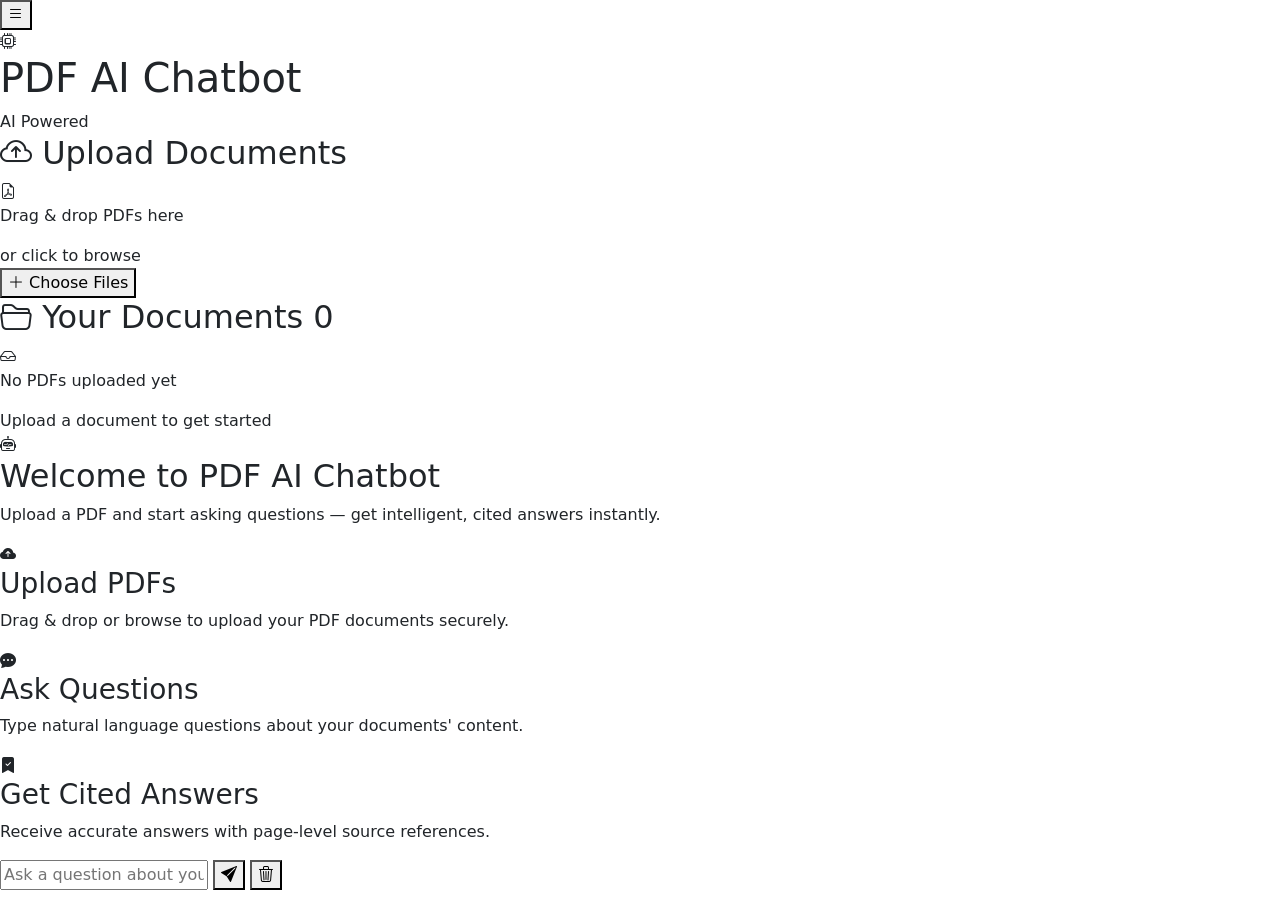
==== frontend/index.html @ c7cfb4b8 "Initial commit for production" ====
<!DOCTYPE html>
<html lang="en">
<head>
    <meta charset="UTF-8">
    <meta name="viewport" content="width=device-width, initial-scale=1.0">
    <meta name="description" content="PDF AI Chatbot — Upload PDFs and ask intelligent questions with cited answers powered by AI.">
    <title>PDF AI Chatbot — Intelligent Document Q&amp;A</title>

    <!-- Bootstrap 5 CSS -->
    <link href="https://cdn.jsdelivr.net/npm/bootstrap@5.3.3/dist/css/bootstrap.min.css" rel="stylesheet"
          integrity="sha384-QWTKZyjpPEjISv5WaRU9OFeRpok6YctnYmDr5pNlyT2bRjXh0JMhjY6hW+ALEwIH"
          crossorigin="anonymous">

    <!-- Bootstrap Icons -->
    <link href="https://cdn.jsdelivr.net/npm/bootstrap-icons@1.11.3/font/bootstrap-icons.min.css" rel="stylesheet">

    <!-- Google Fonts — Inter -->
    <link rel="preconnect" href="https://fonts.googleapis.com">
    <link rel="preconnect" href="https://fonts.gstatic.com" crossorigin>
    <link href="https://fonts.googleapis.com/css2?family=Inter:wght@300;400;500;600;700;800&display=swap" rel="stylesheet">

    <!-- Application Styles -->
    <link rel="stylesheet" href="/static/css/styles.css">
</head>
<body>

    <!-- ======================== HEADER ======================== -->
    <header id="app-header">
        <button id="sidebar-toggle" class="sidebar-toggle-btn" aria-label="Toggle sidebar">
            <i class="bi bi-list"></i>
        </button>
        <div class="header-brand">
            <i class="bi bi-cpu header-icon"></i>
            <h1 class="header-title">PDF AI Chatbot</h1>
        </div>
        <div class="header-badge">
            <span class="badge-pill">AI Powered</span>
        </div>
    </header>

    <!-- ======================== MAIN LAYOUT ======================== -->
    <div class="app-layout">

        <!-- ==================== SIDEBAR ==================== -->
        <aside id="sidebar">
            <div class="sidebar-inner">

                <!-- Upload Section -->
                <div class="sidebar-section">
                    <h2 class="sidebar-heading">
                        <i class="bi bi-cloud-arrow-up"></i>
                        Upload Documents
                    </h2>

                    <div id="upload-area" class="upload-dropzone" role="button" tabindex="0" aria-label="Upload PDF files">
                        <input type="file" id="file-input" accept=".pdf" multiple hidden>
                        <div class="upload-dropzone-content">
                            <i class="bi bi-file-earmark-pdf upload-icon"></i>
                            <p class="upload-text">Drag &amp; drop PDFs here</p>
                            <span class="upload-subtext">or click to browse</span>
                        </div>
                        <button id="upload-btn" class="btn-upload" type="button">
                            <i class="bi bi-plus-lg"></i> Choose Files
                        </button>
                    </div>

                    <!-- Upload Progress -->
                    <div id="upload-progress" class="upload-progress-wrapper" style="display: none;">
                        <div class="progress-label">
                            <span class="progress-filename"></span>
                            <span class="progress-percent">0%</span>
                        </div>
                        <div class="progress-track">
                            <div id="upload-progress-bar" class="progress-fill" role="progressbar"
                                 aria-valuenow="0" aria-valuemin="0" aria-valuemax="100"></div>
                        </div>
                    </div>
                </div>

                <!-- Documents Section -->
                <div class="sidebar-section sidebar-section-docs">
                    <h2 class="sidebar-heading">
                        <i class="bi bi-folder2-open"></i>
                        Your Documents
                        <span id="pdf-count" class="pdf-count-badge">0</span>
                    </h2>
                    <div id="pdf-list" class="pdf-list">
                        <!-- Empty state shown by default -->
                        <div class="pdf-list-empty" id="pdf-list-empty">
                            <i class="bi bi-inbox"></i>
                            <p>No PDFs uploaded yet</p>
                            <span>Upload a document to get started</span>
                        </div>
                        <!-- PDF items will be injected here -->
                    </div>
                </div>

            </div>
        </aside>

        <!-- Sidebar overlay for mobile -->
        <div id="sidebar-overlay" class="sidebar-overlay"></div>

        <!-- ==================== MAIN CHAT AREA ==================== -->
        <main id="chat-container" class="chat-container">

            <!-- Scrollable messages area -->
            <div id="chat-messages" class="chat-messages">

                <!-- Welcome Screen (shown when no messages) -->
                <div id="welcome-screen" class="welcome-screen">
                    <div class="welcome-icon-wrapper">
                        <i class="bi bi-robot welcome-icon"></i>
                    </div>
                    <h2 class="welcome-title">Welcome to PDF AI Chatbot</h2>
                    <p class="welcome-subtitle">Upload a PDF and start asking questions — get intelligent, cited answers instantly.</p>

                    <div class="feature-cards">
                        <div class="feature-card">
                            <div class="feature-card-icon">
                                <i class="bi bi-cloud-arrow-up-fill"></i>
                            </div>
                            <h3 class="feature-card-title">Upload PDFs</h3>
                            <p class="feature-card-desc">Drag &amp; drop or browse to upload your PDF documents securely.</p>
                        </div>
                        <div class="feature-card">
                            <div class="feature-card-icon">
                                <i class="bi bi-chat-dots-fill"></i>
                            </div>
                            <h3 class="feature-card-title">Ask Questions</h3>
                            <p class="feature-card-desc">Type natural language questions about your documents' content.</p>
                        </div>
                        <div class="feature-card">
                            <div class="feature-card-icon">
                                <i class="bi bi-bookmark-check-fill"></i>
                            </div>
                            <h3 class="feature-card-title">Get Cited Answers</h3>
                            <p class="feature-card-desc">Receive accurate answers with page-level source references.</p>
                        </div>
                    </div>
                </div>

                <!-- Chat messages will be injected here -->

                <!-- Typing Indicator -->
                <div id="typing-indicator" class="typing-indicator" style="display: none;">
                    <div class="typing-indicator-inner">
                        <div class="typing-avatar">
                            <i class="bi bi-cpu"></i>
                        </div>
                        <div class="typing-dots">
                            <span class="dot"></span>
                            <span class="dot"></span>
                            <span class="dot"></span>
                        </div>
                    </div>
                </div>

            </div>

            <!-- ==================== INPUT BAR ==================== -->
            <div class="input-bar">
                <div class="input-bar-inner">
                    <input type="text"
                           id="message-input"
                           class="message-input"
                           placeholder="Ask a question about your PDFs..."
                           autocomplete="off"
                           aria-label="Type your question">
                    <button id="send-btn" class="btn-send" type="button" aria-label="Send message">
                        <i class="bi bi-send-fill"></i>
                    </button>
                    <button id="clear-btn" class="btn-clear" type="button" aria-label="Clear chat">
                        <i class="bi bi-trash3"></i>
                    </button>
                </div>
            </div>

        </main>

    </div>

    <!-- ======================== TOAST CONTAINER ======================== -->
    <div id="toast-container" class="toast-container position-fixed top-0 end-0 p-3" aria-live="polite" aria-atomic="true"></div>

    <!-- Bootstrap 5 JS Bundle -->
    <script src="https://cdn.jsdelivr.net/npm/bootstrap@5.3.3/dist/js/bootstrap.bundle.min.js"
            integrity="sha384-YvpcrYf0tY3lHB60NNkmXc5s9fDVZLESaAA55NDzOxhy9GkcIdslK1eN7N6jIeHz"
            crossorigin="anonymous"></script>

    <!-- Application Script -->
    <script src="/static/js/app.js"></script>

</body>
</html>
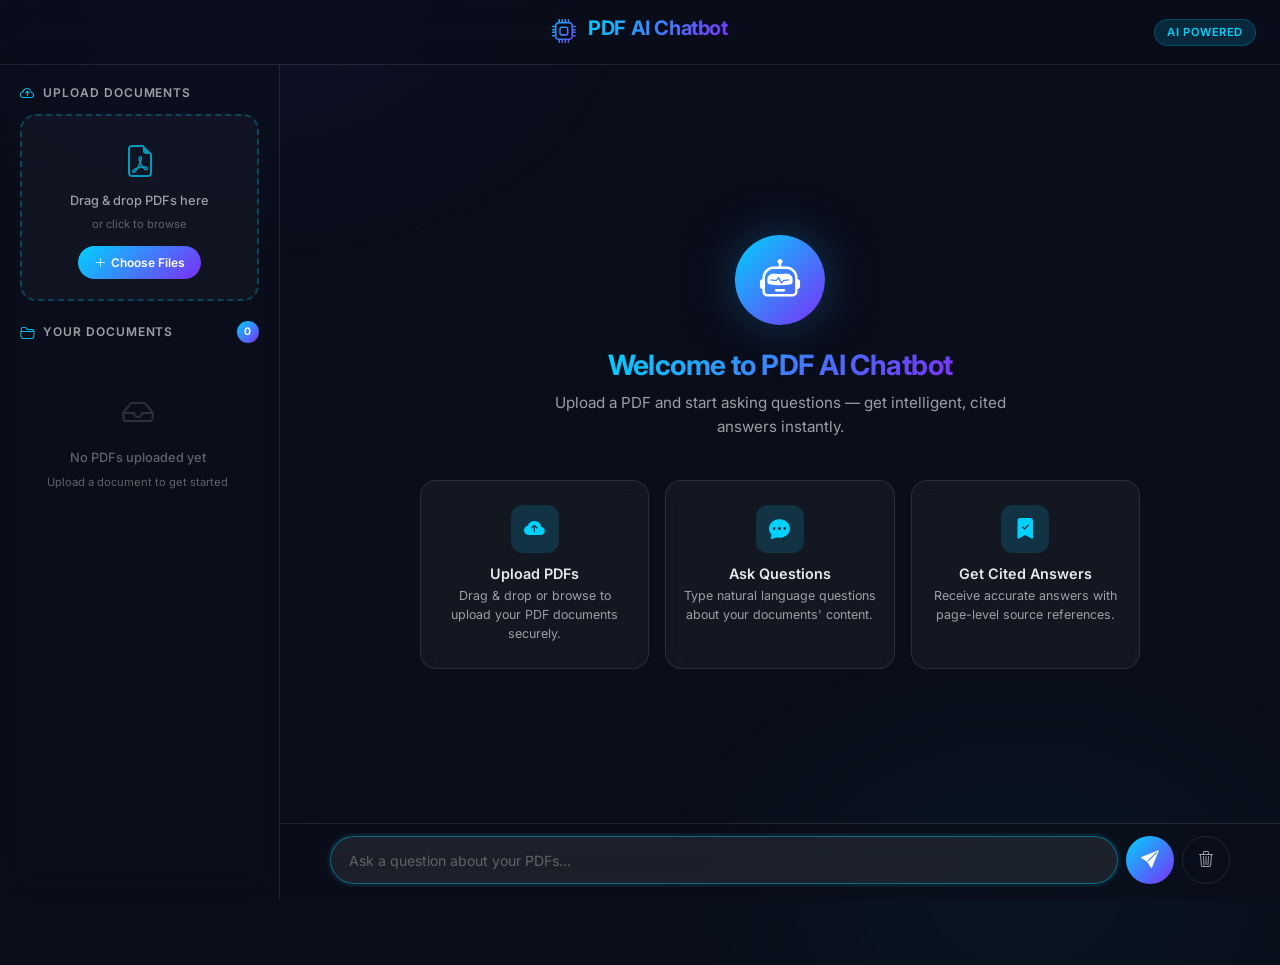
==== commit 4cb462d6: "Fix static asset paths for Vercel" ====
--- a/frontend/index.html
+++ b/frontend/index.html
@@ -20,7 +20,7 @@
     <link href="https://fonts.googleapis.com/css2?family=Inter:wght@300;400;500;600;700;800&display=swap" rel="stylesheet">
 
     <!-- Application Styles -->
-    <link rel="stylesheet" href="/static/css/styles.css">
+    <link rel="stylesheet" href="./css/styles.css">
 </head>
 <body>
 
@@ -189,7 +189,7 @@
             crossorigin="anonymous"></script>
 
     <!-- Application Script -->
-    <script src="/static/js/app.js"></script>
+    <script src="./js/app.js"></script>
 
 </body>
 </html>
--- a/frontend/css/styles.css
+++ b/frontend/css/styles.css
@@ -0,0 +1,1284 @@
+/* ============================================================
+   PDF AI Chatbot — Premium Glassmorphism Dark Theme
+   ============================================================ */
+
+/* ---- CSS Custom Properties ---- */
+:root {
+    /* Core Palette */
+    --bg-deep:          #0a0e1a;
+    --bg-deep-rgb:      10, 14, 26;
+    --surface-1:        rgba(255, 255, 255, 0.03);
+    --surface-2:        rgba(255, 255, 255, 0.05);
+    --surface-3:        rgba(255, 255, 255, 0.08);
+    --surface-hover:    rgba(255, 255, 255, 0.12);
+
+    /* Gradients */
+    --gradient-primary: linear-gradient(135deg, #00d2ff, #7b2ff7);
+    --gradient-user:    linear-gradient(135deg, #7b2ff7, #5b1fd4);
+    --gradient-accent:  linear-gradient(135deg, #00d2ff, #3a8eff);
+    --gradient-shimmer: linear-gradient(90deg, transparent 0%, rgba(255,255,255,0.04) 50%, transparent 100%);
+
+    /* Accent */
+    --accent:           #00d2ff;
+    --accent-rgb:       0, 210, 255;
+    --accent-dim:       rgba(0, 210, 255, 0.15);
+    --purple:           #7b2ff7;
+    --purple-rgb:       123, 47, 247;
+
+    /* Text */
+    --text-primary:     #e8eaed;
+    --text-secondary:   #9aa0a6;
+    --text-tertiary:    #5f6368;
+
+    /* Glass */
+    --glass-border:     rgba(255, 255, 255, 0.1);
+    --glass-border-hover: rgba(255, 255, 255, 0.2);
+    --glass-bg:         rgba(255, 255, 255, 0.04);
+    --glass-blur:       16px;
+
+    /* Semantic */
+    --success:          #34d399;
+    --success-bg:       rgba(52, 211, 153, 0.12);
+    --error:            #f87171;
+    --error-bg:         rgba(248, 113, 113, 0.12);
+    --warning:          #fbbf24;
+    --warning-bg:       rgba(251, 191, 36, 0.12);
+    --info:             #60a5fa;
+    --info-bg:          rgba(96, 165, 250, 0.12);
+
+    /* Layout */
+    --header-height:    65px;
+    --sidebar-width:    280px;
+    --input-bar-height: 80px;
+    --radius-sm:        8px;
+    --radius-md:        12px;
+    --radius-lg:        16px;
+    --radius-xl:        20px;
+    --radius-pill:      9999px;
+
+    /* Transitions */
+    --transition-fast:  150ms cubic-bezier(0.4, 0, 0.2, 1);
+    --transition-base:  250ms cubic-bezier(0.4, 0, 0.2, 1);
+    --transition-slow:  400ms cubic-bezier(0.4, 0, 0.2, 1);
+
+    /* Shadows */
+    --shadow-sm:        0 2px 8px rgba(0, 0, 0, 0.3);
+    --shadow-md:        0 4px 16px rgba(0, 0, 0, 0.4);
+    --shadow-lg:        0 8px 32px rgba(0, 0, 0, 0.5);
+    --shadow-glow:      0 0 20px rgba(var(--accent-rgb), 0.25);
+    --shadow-glow-purple: 0 0 20px rgba(var(--purple-rgb), 0.25);
+}
+
+
+/* ---- Reset & Base ---- */
+*,
+*::before,
+*::after {
+    box-sizing: border-box;
+    margin: 0;
+    padding: 0;
+}
+
+html {
+    scroll-behavior: smooth;
+    -webkit-font-smoothing: antialiased;
+    -moz-osx-font-smoothing: grayscale;
+}
+
+body {
+    font-family: 'Inter', -apple-system, BlinkMacSystemFont, 'Segoe UI', Roboto, sans-serif;
+    background: var(--bg-deep);
+    color: var(--text-primary);
+    line-height: 1.6;
+    overflow: hidden;
+    height: 100vh;
+    width: 100vw;
+}
+
+/* Subtle radial glow on the background */
+body::before {
+    content: '';
+    position: fixed;
+    top: -30%;
+    left: -10%;
+    width: 60%;
+    height: 60%;
+    background: radial-gradient(ellipse at center, rgba(var(--purple-rgb), 0.06) 0%, transparent 70%);
+    pointer-events: none;
+    z-index: 0;
+}
+
+body::after {
+    content: '';
+    position: fixed;
+    bottom: -30%;
+    right: -10%;
+    width: 60%;
+    height: 60%;
+    background: radial-gradient(ellipse at center, rgba(var(--accent-rgb), 0.04) 0%, transparent 70%);
+    pointer-events: none;
+    z-index: 0;
+}
+
+
+/* ---- Custom Scrollbar ---- */
+::-webkit-scrollbar {
+    width: 6px;
+    height: 6px;
+}
+
+::-webkit-scrollbar-track {
+    background: transparent;
+}
+
+::-webkit-scrollbar-thumb {
+    background: rgba(var(--accent-rgb), 0.3);
+    border-radius: var(--radius-pill);
+}
+
+::-webkit-scrollbar-thumb:hover {
+    background: rgba(var(--accent-rgb), 0.5);
+}
+
+/* Firefox */
+* {
+    scrollbar-width: thin;
+    scrollbar-color: rgba(var(--accent-rgb), 0.3) transparent;
+}
+
+
+/* ============================================================
+   HEADER
+   ============================================================ */
+#app-header {
+    position: fixed;
+    top: 0;
+    left: 0;
+    right: 0;
+    z-index: 1000;
+    height: var(--header-height);
+    display: flex;
+    align-items: center;
+    justify-content: center;
+    padding: 0 1.5rem;
+    background: rgba(var(--bg-deep-rgb), 0.7);
+    backdrop-filter: blur(20px);
+    -webkit-backdrop-filter: blur(20px);
+    border-bottom: 1px solid var(--glass-border);
+}
+
+.header-brand {
+    display: flex;
+    align-items: center;
+    gap: 0.75rem;
+}
+
+.header-icon {
+    font-size: 1.5rem;
+    background: var(--gradient-primary);
+    -webkit-background-clip: text;
+    -webkit-text-fill-color: transparent;
+    background-clip: text;
+}
+
+.header-title {
+    font-size: 1.25rem;
+    font-weight: 700;
+    letter-spacing: -0.02em;
+    background: var(--gradient-primary);
+    -webkit-background-clip: text;
+    -webkit-text-fill-color: transparent;
+    background-clip: text;
+}
+
+.header-badge {
+    position: absolute;
+    right: 1.5rem;
+}
+
+.badge-pill {
+    display: inline-flex;
+    align-items: center;
+    padding: 0.25rem 0.75rem;
+    font-size: 0.7rem;
+    font-weight: 600;
+    letter-spacing: 0.05em;
+    text-transform: uppercase;
+    color: var(--accent);
+    background: var(--accent-dim);
+    border: 1px solid rgba(var(--accent-rgb), 0.2);
+    border-radius: var(--radius-pill);
+}
+
+
+/* Sidebar toggle (mobile) */
+.sidebar-toggle-btn {
+    position: absolute;
+    left: 1rem;
+    display: none;
+    align-items: center;
+    justify-content: center;
+    width: 40px;
+    height: 40px;
+    border: 1px solid var(--glass-border);
+    border-radius: var(--radius-sm);
+    background: var(--glass-bg);
+    color: var(--text-primary);
+    font-size: 1.3rem;
+    cursor: pointer;
+    transition: all var(--transition-fast);
+}
+
+.sidebar-toggle-btn:hover {
+    background: var(--surface-hover);
+    border-color: var(--glass-border-hover);
+}
+
+
+/* ============================================================
+   APP LAYOUT
+   ============================================================ */
+.app-layout {
+    display: flex;
+    height: calc(100vh - var(--header-height));
+    margin-top: var(--header-height);
+    position: relative;
+    z-index: 1;
+}
+
+
+/* ============================================================
+   SIDEBAR
+   ============================================================ */
+#sidebar {
+    width: var(--sidebar-width);
+    min-width: var(--sidebar-width);
+    height: 100%;
+    background: rgba(var(--bg-deep-rgb), 0.5);
+    backdrop-filter: blur(var(--glass-blur));
+    -webkit-backdrop-filter: blur(var(--glass-blur));
+    border-right: 1px solid var(--glass-border);
+    display: flex;
+    flex-direction: column;
+    overflow: hidden;
+    transition: transform var(--transition-slow);
+}
+
+.sidebar-inner {
+    display: flex;
+    flex-direction: column;
+    height: 100%;
+    padding: 1.25rem;
+    gap: 1.25rem;
+    overflow-y: auto;
+}
+
+.sidebar-section {
+    flex-shrink: 0;
+}
+
+.sidebar-section-docs {
+    flex: 1;
+    min-height: 0;
+    display: flex;
+    flex-direction: column;
+}
+
+.sidebar-heading {
+    display: flex;
+    align-items: center;
+    gap: 0.5rem;
+    font-size: 0.75rem;
+    font-weight: 600;
+    letter-spacing: 0.08em;
+    text-transform: uppercase;
+    color: var(--text-secondary);
+    margin-bottom: 0.75rem;
+}
+
+.sidebar-heading i {
+    font-size: 0.9rem;
+    color: var(--accent);
+}
+
+
+/* ---- PDF Count Badge ---- */
+.pdf-count-badge {
+    display: inline-flex;
+    align-items: center;
+    justify-content: center;
+    min-width: 22px;
+    height: 22px;
+    padding: 0 0.4rem;
+    font-size: 0.65rem;
+    font-weight: 700;
+    color: #fff;
+    background: var(--gradient-primary);
+    border-radius: var(--radius-pill);
+    margin-left: auto;
+}
+
+
+/* ---- Upload Dropzone ---- */
+.upload-dropzone {
+    position: relative;
+    display: flex;
+    flex-direction: column;
+    align-items: center;
+    justify-content: center;
+    padding: 1.25rem;
+    border: 2px dashed rgba(var(--accent-rgb), 0.25);
+    border-radius: var(--radius-lg);
+    background: var(--surface-1);
+    cursor: pointer;
+    transition: all var(--transition-base);
+    text-align: center;
+    gap: 0.5rem;
+}
+
+.upload-dropzone:hover,
+.upload-dropzone:focus-visible {
+    border-color: rgba(var(--accent-rgb), 0.5);
+    background: rgba(var(--accent-rgb), 0.04);
+    box-shadow: inset 0 0 24px rgba(var(--accent-rgb), 0.06), var(--shadow-glow);
+}
+
+.upload-dropzone.drag-over {
+    border-color: var(--accent);
+    background: rgba(var(--accent-rgb), 0.08);
+    box-shadow: inset 0 0 30px rgba(var(--accent-rgb), 0.1), 0 0 30px rgba(var(--accent-rgb), 0.15);
+    animation: pulse 1.5s ease-in-out infinite;
+}
+
+.upload-dropzone-content {
+    display: flex;
+    flex-direction: column;
+    align-items: center;
+    gap: 0.25rem;
+}
+
+.upload-icon {
+    font-size: 2rem;
+    color: var(--accent);
+    opacity: 0.7;
+    transition: opacity var(--transition-fast);
+}
+
+.upload-dropzone:hover .upload-icon {
+    opacity: 1;
+}
+
+.upload-text {
+    font-size: 0.8rem;
+    font-weight: 500;
+    color: var(--text-secondary);
+    margin: 0;
+}
+
+.upload-subtext {
+    font-size: 0.7rem;
+    color: var(--text-tertiary);
+}
+
+.btn-upload {
+    display: inline-flex;
+    align-items: center;
+    gap: 0.35rem;
+    padding: 0.45rem 1rem;
+    font-family: inherit;
+    font-size: 0.75rem;
+    font-weight: 600;
+    color: #fff;
+    background: var(--gradient-primary);
+    border: none;
+    border-radius: var(--radius-pill);
+    cursor: pointer;
+    transition: all var(--transition-fast);
+    margin-top: 0.25rem;
+}
+
+.btn-upload:hover {
+    transform: translateY(-1px);
+    box-shadow: var(--shadow-glow);
+}
+
+
+/* ---- Upload Progress ---- */
+.upload-progress-wrapper {
+    margin-top: 0.75rem;
+}
+
+.progress-label {
+    display: flex;
+    justify-content: space-between;
+    align-items: center;
+    margin-bottom: 0.35rem;
+}
+
+.progress-filename {
+    font-size: 0.7rem;
+    color: var(--text-secondary);
+    overflow: hidden;
+    text-overflow: ellipsis;
+    white-space: nowrap;
+    max-width: 70%;
+}
+
+.progress-percent {
+    font-size: 0.7rem;
+    font-weight: 600;
+    color: var(--accent);
+}
+
+.progress-track {
+    height: 6px;
+    background: var(--surface-2);
+    border-radius: var(--radius-pill);
+    overflow: hidden;
+}
+
+.progress-fill {
+    height: 100%;
+    width: 0%;
+    background: var(--gradient-primary);
+    border-radius: var(--radius-pill);
+    transition: width var(--transition-fast);
+    background-size: 200% 100%;
+    animation: shimmer 1.5s linear infinite;
+}
+
+
+/* ---- PDF List ---- */
+.pdf-list {
+    flex: 1;
+    overflow-y: auto;
+    display: flex;
+    flex-direction: column;
+    gap: 0.5rem;
+    padding-right: 0.25rem;
+}
+
+.pdf-list-empty {
+    display: flex;
+    flex-direction: column;
+    align-items: center;
+    justify-content: center;
+    padding: 2rem 1rem;
+    text-align: center;
+    color: var(--text-tertiary);
+    gap: 0.35rem;
+}
+
+.pdf-list-empty i {
+    font-size: 2rem;
+    opacity: 0.4;
+    margin-bottom: 0.25rem;
+}
+
+.pdf-list-empty p {
+    font-size: 0.8rem;
+    font-weight: 500;
+    margin: 0;
+}
+
+.pdf-list-empty span {
+    font-size: 0.7rem;
+}
+
+
+/* ---- PDF Item ---- */
+.pdf-item {
+    display: flex;
+    align-items: center;
+    gap: 0.65rem;
+    padding: 0.65rem 0.75rem;
+    background: var(--glass-bg);
+    border: 1px solid var(--glass-border);
+    border-radius: var(--radius-md);
+    transition: all var(--transition-fast);
+    animation: fadeIn 0.3s ease;
+}
+
+.pdf-item:hover {
+    background: var(--surface-hover);
+    border-color: var(--glass-border-hover);
+    transform: translateX(3px);
+}
+
+.pdf-item-icon {
+    display: flex;
+    align-items: center;
+    justify-content: center;
+    width: 34px;
+    height: 34px;
+    border-radius: var(--radius-sm);
+    background: rgba(var(--accent-rgb), 0.1);
+    color: var(--accent);
+    font-size: 1rem;
+    flex-shrink: 0;
+}
+
+.pdf-item-info {
+    flex: 1;
+    min-width: 0;
+}
+
+.pdf-item-name {
+    font-size: 0.78rem;
+    font-weight: 500;
+    color: var(--text-primary);
+    white-space: nowrap;
+    overflow: hidden;
+    text-overflow: ellipsis;
+}
+
+.pdf-item-meta {
+    font-size: 0.65rem;
+    color: var(--text-tertiary);
+}
+
+.pdf-item-delete {
+    display: flex;
+    align-items: center;
+    justify-content: center;
+    width: 28px;
+    height: 28px;
+    border: none;
+    border-radius: var(--radius-sm);
+    background: transparent;
+    color: var(--text-tertiary);
+    font-size: 0.85rem;
+    cursor: pointer;
+    transition: all var(--transition-fast);
+    flex-shrink: 0;
+    opacity: 0;
+}
+
+.pdf-item:hover .pdf-item-delete {
+    opacity: 1;
+}
+
+.pdf-item-delete:hover {
+    background: var(--error-bg);
+    color: var(--error);
+}
+
+
+/* ---- Sidebar Overlay (mobile) ---- */
+.sidebar-overlay {
+    display: none;
+    position: fixed;
+    inset: 0;
+    z-index: 99;
+    background: rgba(0, 0, 0, 0.5);
+    backdrop-filter: blur(4px);
+    -webkit-backdrop-filter: blur(4px);
+}
+
+.sidebar-overlay.active {
+    display: block;
+}
+
+
+/* ============================================================
+   CHAT CONTAINER
+   ============================================================ */
+.chat-container {
+    flex: 1;
+    display: flex;
+    flex-direction: column;
+    min-width: 0;
+    position: relative;
+}
+
+
+/* ---- Chat Messages Area ---- */
+.chat-messages {
+    flex: 1;
+    overflow-y: auto;
+    padding: 1.5rem 1.5rem 0.5rem;
+    display: flex;
+    flex-direction: column;
+    gap: 1rem;
+    scroll-behavior: smooth;
+}
+
+
+/* ============================================================
+   WELCOME SCREEN
+   ============================================================ */
+.welcome-screen {
+    display: flex;
+    flex-direction: column;
+    align-items: center;
+    justify-content: center;
+    flex: 1;
+    text-align: center;
+    padding: 2rem;
+    animation: fadeIn 0.6s ease;
+}
+
+.welcome-icon-wrapper {
+    width: 90px;
+    height: 90px;
+    display: flex;
+    align-items: center;
+    justify-content: center;
+    border-radius: 50%;
+    background: var(--gradient-primary);
+    margin-bottom: 1.5rem;
+    box-shadow: 0 0 40px rgba(var(--accent-rgb), 0.2), 0 0 80px rgba(var(--purple-rgb), 0.1);
+    animation: pulse 3s ease-in-out infinite;
+}
+
+.welcome-icon {
+    font-size: 2.5rem;
+    color: #fff;
+}
+
+.welcome-title {
+    font-size: 1.75rem;
+    font-weight: 700;
+    letter-spacing: -0.02em;
+    background: var(--gradient-primary);
+    -webkit-background-clip: text;
+    -webkit-text-fill-color: transparent;
+    background-clip: text;
+    margin-bottom: 0.5rem;
+}
+
+.welcome-subtitle {
+    font-size: 0.95rem;
+    color: var(--text-secondary);
+    max-width: 480px;
+    margin-bottom: 2.5rem;
+}
+
+
+/* ---- Feature Cards ---- */
+.feature-cards {
+    display: grid;
+    grid-template-columns: repeat(3, 1fr);
+    gap: 1rem;
+    max-width: 720px;
+    width: 100%;
+}
+
+.feature-card {
+    display: flex;
+    flex-direction: column;
+    align-items: center;
+    text-align: center;
+    padding: 1.5rem 1rem;
+    background: var(--glass-bg);
+    border: 1px solid var(--glass-border);
+    border-radius: var(--radius-lg);
+    backdrop-filter: blur(8px);
+    -webkit-backdrop-filter: blur(8px);
+    transition: all var(--transition-base);
+    cursor: default;
+}
+
+.feature-card:hover {
+    transform: translateY(-4px);
+    background: var(--surface-hover);
+    border-color: var(--glass-border-hover);
+    box-shadow: var(--shadow-md), 0 0 20px rgba(var(--accent-rgb), 0.08);
+}
+
+.feature-card-icon {
+    width: 48px;
+    height: 48px;
+    display: flex;
+    align-items: center;
+    justify-content: center;
+    border-radius: var(--radius-md);
+    background: var(--accent-dim);
+    margin-bottom: 0.75rem;
+    font-size: 1.3rem;
+    color: var(--accent);
+    transition: all var(--transition-base);
+}
+
+.feature-card:hover .feature-card-icon {
+    background: var(--gradient-primary);
+    color: #fff;
+    box-shadow: var(--shadow-glow);
+}
+
+.feature-card-title {
+    font-size: 0.9rem;
+    font-weight: 600;
+    color: var(--text-primary);
+    margin-bottom: 0.35rem;
+}
+
+.feature-card-desc {
+    font-size: 0.78rem;
+    color: var(--text-secondary);
+    line-height: 1.5;
+    margin: 0;
+}
+
+
+/* ============================================================
+   CHAT MESSAGES
+   ============================================================ */
+.message-wrapper {
+    display: flex;
+    flex-direction: column;
+    max-width: 75%;
+    animation-duration: 0.4s;
+    animation-fill-mode: both;
+    animation-timing-function: cubic-bezier(0.16, 1, 0.3, 1);
+}
+
+.message-wrapper.user {
+    align-self: flex-end;
+    align-items: flex-end;
+    animation-name: slideInRight;
+}
+
+.message-wrapper.assistant {
+    align-self: flex-start;
+    align-items: flex-start;
+    animation-name: slideInLeft;
+}
+
+.message-bubble {
+    padding: 0.85rem 1.15rem;
+    font-size: 0.88rem;
+    line-height: 1.7;
+    word-break: break-word;
+    white-space: pre-wrap;
+}
+
+.message-wrapper.user .message-bubble {
+    background: var(--gradient-user);
+    color: #fff;
+    border-radius: var(--radius-lg) 4px var(--radius-lg) var(--radius-lg);
+    box-shadow: var(--shadow-sm), var(--shadow-glow-purple);
+}
+
+.message-wrapper.assistant .message-bubble {
+    background: var(--glass-bg);
+    border: 1px solid var(--glass-border);
+    color: var(--text-primary);
+    border-radius: 4px var(--radius-lg) var(--radius-lg) var(--radius-lg);
+    backdrop-filter: blur(8px);
+    -webkit-backdrop-filter: blur(8px);
+}
+
+.message-label {
+    font-size: 0.65rem;
+    font-weight: 600;
+    letter-spacing: 0.06em;
+    text-transform: uppercase;
+    color: var(--text-tertiary);
+    margin-bottom: 0.3rem;
+    padding: 0 0.25rem;
+}
+
+
+/* ---- Source Cards ---- */
+.source-cards-wrapper {
+    margin-top: 0.65rem;
+    width: 100%;
+}
+
+.source-toggle-btn {
+    display: inline-flex;
+    align-items: center;
+    gap: 0.35rem;
+    padding: 0.3rem 0.7rem;
+    font-family: inherit;
+    font-size: 0.7rem;
+    font-weight: 500;
+    color: var(--accent);
+    background: var(--accent-dim);
+    border: 1px solid rgba(var(--accent-rgb), 0.15);
+    border-radius: var(--radius-pill);
+    cursor: pointer;
+    transition: all var(--transition-fast);
+    margin-bottom: 0.5rem;
+}
+
+.source-toggle-btn:hover {
+    background: rgba(var(--accent-rgb), 0.2);
+}
+
+.source-toggle-btn i {
+    transition: transform var(--transition-fast);
+}
+
+.source-toggle-btn.expanded i {
+    transform: rotate(180deg);
+}
+
+.source-cards-list {
+    display: flex;
+    flex-direction: column;
+    gap: 0.4rem;
+    overflow: hidden;
+    max-height: 0;
+    transition: max-height var(--transition-slow);
+}
+
+.source-cards-list.expanded {
+    max-height: 600px;
+}
+
+.source-card {
+    display: flex;
+    align-items: flex-start;
+    gap: 0.6rem;
+    padding: 0.6rem 0.75rem;
+    background: var(--surface-1);
+    border: 1px solid var(--glass-border);
+    border-radius: var(--radius-sm);
+    transition: all var(--transition-fast);
+}
+
+.source-card:hover {
+    background: var(--surface-2);
+    border-color: var(--glass-border-hover);
+}
+
+.source-card-icon {
+    display: flex;
+    align-items: center;
+    justify-content: center;
+    width: 28px;
+    height: 28px;
+    border-radius: 6px;
+    background: rgba(var(--accent-rgb), 0.1);
+    color: var(--accent);
+    font-size: 0.85rem;
+    flex-shrink: 0;
+}
+
+.source-card-body {
+    flex: 1;
+    min-width: 0;
+}
+
+.source-card-header {
+    display: flex;
+    align-items: center;
+    gap: 0.4rem;
+    margin-bottom: 0.2rem;
+}
+
+.source-card-filename {
+    font-size: 0.72rem;
+    font-weight: 600;
+    color: var(--text-primary);
+    white-space: nowrap;
+    overflow: hidden;
+    text-overflow: ellipsis;
+}
+
+.source-card-page {
+    display: inline-flex;
+    align-items: center;
+    padding: 0.1rem 0.45rem;
+    font-size: 0.6rem;
+    font-weight: 700;
+    color: var(--accent);
+    background: var(--accent-dim);
+    border-radius: var(--radius-pill);
+    flex-shrink: 0;
+}
+
+.source-card-excerpt {
+    font-size: 0.7rem;
+    color: var(--text-secondary);
+    line-height: 1.4;
+    display: -webkit-box;
+    -webkit-line-clamp: 2;
+    -webkit-box-orient: vertical;
+    overflow: hidden;
+}
+
+
+/* ============================================================
+   TYPING INDICATOR
+   ============================================================ */
+.typing-indicator {
+    align-self: flex-start;
+    animation: fadeIn 0.3s ease;
+}
+
+.typing-indicator-inner {
+    display: flex;
+    align-items: center;
+    gap: 0.65rem;
+    padding: 0.7rem 1rem;
+    background: var(--glass-bg);
+    border: 1px solid var(--glass-border);
+    border-radius: 4px var(--radius-lg) var(--radius-lg) var(--radius-lg);
+    backdrop-filter: blur(8px);
+    -webkit-backdrop-filter: blur(8px);
+}
+
+.typing-avatar {
+    width: 28px;
+    height: 28px;
+    display: flex;
+    align-items: center;
+    justify-content: center;
+    border-radius: 50%;
+    background: var(--gradient-primary);
+    color: #fff;
+    font-size: 0.75rem;
+}
+
+.typing-dots {
+    display: flex;
+    align-items: center;
+    gap: 4px;
+}
+
+.typing-dots .dot {
+    width: 7px;
+    height: 7px;
+    border-radius: 50%;
+    background: var(--text-secondary);
+    animation: bounce 1.4s infinite ease-in-out both;
+}
+
+.typing-dots .dot:nth-child(1) { animation-delay: -0.32s; }
+.typing-dots .dot:nth-child(2) { animation-delay: -0.16s; }
+.typing-dots .dot:nth-child(3) { animation-delay: 0s; }
+
+
+/* ============================================================
+   INPUT BAR
+   ============================================================ */
+.input-bar {
+    flex-shrink: 0;
+    padding: 0.75rem 1.5rem 1rem;
+    background: rgba(var(--bg-deep-rgb), 0.6);
+    backdrop-filter: blur(20px);
+    -webkit-backdrop-filter: blur(20px);
+    border-top: 1px solid var(--glass-border);
+}
+
+.input-bar-inner {
+    display: flex;
+    align-items: center;
+    gap: 0.5rem;
+    max-width: 900px;
+    margin: 0 auto;
+}
+
+.message-input {
+    flex: 1;
+    height: 48px;
+    padding: 0 1.15rem;
+    font-family: inherit;
+    font-size: 0.88rem;
+    color: var(--text-primary);
+    background: var(--surface-2);
+    border: 1px solid var(--glass-border);
+    border-radius: var(--radius-pill);
+    outline: none;
+    transition: all var(--transition-fast);
+}
+
+.message-input::placeholder {
+    color: var(--text-tertiary);
+}
+
+.message-input:focus {
+    border-color: rgba(var(--accent-rgb), 0.4);
+    background: var(--surface-3);
+    box-shadow: 0 0 0 3px rgba(var(--accent-rgb), 0.08);
+}
+
+.message-input:disabled {
+    opacity: 0.5;
+    cursor: not-allowed;
+}
+
+.btn-send {
+    display: flex;
+    align-items: center;
+    justify-content: center;
+    width: 48px;
+    height: 48px;
+    border: none;
+    border-radius: 50%;
+    background: var(--gradient-primary);
+    color: #fff;
+    font-size: 1.1rem;
+    cursor: pointer;
+    transition: all var(--transition-fast);
+    flex-shrink: 0;
+}
+
+.btn-send:hover:not(:disabled) {
+    transform: scale(1.05);
+    box-shadow: var(--shadow-glow);
+}
+
+.btn-send:active:not(:disabled) {
+    transform: scale(0.95);
+}
+
+.btn-send:disabled {
+    opacity: 0.4;
+    cursor: not-allowed;
+}
+
+.btn-clear {
+    display: flex;
+    align-items: center;
+    justify-content: center;
+    width: 48px;
+    height: 48px;
+    border: 1px solid var(--glass-border);
+    border-radius: 50%;
+    background: transparent;
+    color: var(--text-secondary);
+    font-size: 1rem;
+    cursor: pointer;
+    transition: all var(--transition-fast);
+    flex-shrink: 0;
+}
+
+.btn-clear:hover {
+    border-color: rgba(248, 113, 113, 0.4);
+    color: var(--error);
+    background: var(--error-bg);
+}
+
+
+/* ============================================================
+   TOAST NOTIFICATIONS
+   ============================================================ */
+.toast-container {
+    z-index: 9999;
+}
+
+.toast-glass {
+    background: rgba(var(--bg-deep-rgb), 0.85);
+    backdrop-filter: blur(16px);
+    -webkit-backdrop-filter: blur(16px);
+    border: 1px solid var(--glass-border);
+    border-radius: var(--radius-md);
+    color: var(--text-primary);
+    box-shadow: var(--shadow-lg);
+    min-width: 280px;
+    animation: slideInRight 0.3s ease;
+    overflow: hidden;
+}
+
+.toast-glass .toast-header {
+    background: transparent;
+    border-bottom: 1px solid var(--glass-border);
+    color: var(--text-primary);
+    padding: 0.55rem 0.85rem;
+}
+
+.toast-glass .toast-header .btn-close {
+    filter: invert(1) grayscale(100%) brightness(200%);
+}
+
+.toast-glass .toast-body {
+    padding: 0.65rem 0.85rem;
+    font-size: 0.82rem;
+}
+
+.toast-accent-bar {
+    position: absolute;
+    top: 0;
+    left: 0;
+    width: 100%;
+    height: 3px;
+}
+
+.toast-accent-bar.success { background: var(--success); }
+.toast-accent-bar.error   { background: var(--error); }
+.toast-accent-bar.warning { background: var(--warning); }
+.toast-accent-bar.info    { background: var(--info); }
+
+.toast-icon {
+    font-size: 1rem;
+    margin-right: 0.4rem;
+}
+
+.toast-icon.success { color: var(--success); }
+.toast-icon.error   { color: var(--error); }
+.toast-icon.warning { color: var(--warning); }
+.toast-icon.info    { color: var(--info); }
+
+
+/* ============================================================
+   KEYFRAME ANIMATIONS
+   ============================================================ */
+@keyframes slideInLeft {
+    from {
+        opacity: 0;
+        transform: translateX(-24px);
+    }
+    to {
+        opacity: 1;
+        transform: translateX(0);
+    }
+}
+
+@keyframes slideInRight {
+    from {
+        opacity: 0;
+        transform: translateX(24px);
+    }
+    to {
+        opacity: 1;
+        transform: translateX(0);
+    }
+}
+
+@keyframes fadeIn {
+    from { opacity: 0; }
+    to   { opacity: 1; }
+}
+
+@keyframes bounce {
+    0%, 80%, 100% {
+        transform: scale(0);
+    }
+    40% {
+        transform: scale(1);
+    }
+}
+
+@keyframes pulse {
+    0%   { box-shadow: inset 0 0 30px rgba(var(--accent-rgb), 0.1), 0 0 0 0 rgba(var(--accent-rgb), 0.15); }
+    50%  { box-shadow: inset 0 0 30px rgba(var(--accent-rgb), 0.1), 0 0 0 10px rgba(var(--accent-rgb), 0); }
+    100% { box-shadow: inset 0 0 30px rgba(var(--accent-rgb), 0.1), 0 0 0 0 rgba(var(--accent-rgb), 0); }
+}
+
+@keyframes shimmer {
+    0%   { background-position: 200% 0; }
+    100% { background-position: -200% 0; }
+}
+
+
+/* ============================================================
+   RESPONSIVE — Mobile (<768px)
+   ============================================================ */
+@media (max-width: 767.98px) {
+    .sidebar-toggle-btn {
+        display: flex;
+    }
+
+    .header-badge {
+        display: none;
+    }
+
+    #sidebar {
+        position: fixed;
+        top: var(--header-height);
+        left: 0;
+        bottom: 0;
+        z-index: 100;
+        transform: translateX(-100%);
+    }
+
+    #sidebar.open {
+        transform: translateX(0);
+    }
+
+    .chat-messages {
+        padding: 1rem;
+    }
+
+    .input-bar {
+        padding: 0.65rem 0.75rem 0.85rem;
+    }
+
+    .message-wrapper {
+        max-width: 90%;
+    }
+
+    .welcome-title {
+        font-size: 1.35rem;
+    }
+
+    .welcome-subtitle {
+        font-size: 0.85rem;
+    }
+
+    .feature-cards {
+        grid-template-columns: 1fr;
+        gap: 0.75rem;
+        max-width: 320px;
+    }
+}
+
+@media (max-width: 480px) {
+    .message-wrapper {
+        max-width: 95%;
+    }
+
+    .btn-clear {
+        width: 40px;
+        height: 40px;
+        font-size: 0.9rem;
+    }
+
+    .btn-send {
+        width: 40px;
+        height: 40px;
+        font-size: 0.95rem;
+    }
+
+    .message-input {
+        height: 40px;
+        font-size: 0.82rem;
+    }
+}
+
+
+/* ============================================================
+   UTILITY / MISC
+   ============================================================ */
+.hidden {
+    display: none !important;
+}
+
+/* Markdown-like formatting in assistant messages */
+.message-bubble code {
+    padding: 0.15rem 0.4rem;
+    font-size: 0.82em;
+    background: rgba(var(--accent-rgb), 0.1);
+    border-radius: 4px;
+    font-family: 'Cascadia Code', 'Fira Code', 'Consolas', monospace;
+    color: var(--accent);
+}
+
+.message-bubble pre {
+    margin: 0.75rem 0;
+    padding: 0.85rem 1rem;
+    background: rgba(0, 0, 0, 0.3);
+    border-radius: var(--radius-sm);
+    overflow-x: auto;
+    font-size: 0.8rem;
+}
+
+.message-bubble pre code {
+    background: none;
+    padding: 0;
+    color: var(--text-primary);
+}
+
+.message-bubble a {
+    color: var(--accent);
+    text-decoration: underline;
+    text-underline-offset: 2px;
+}
+
+.message-bubble a:hover {
+    opacity: 0.8;
+}
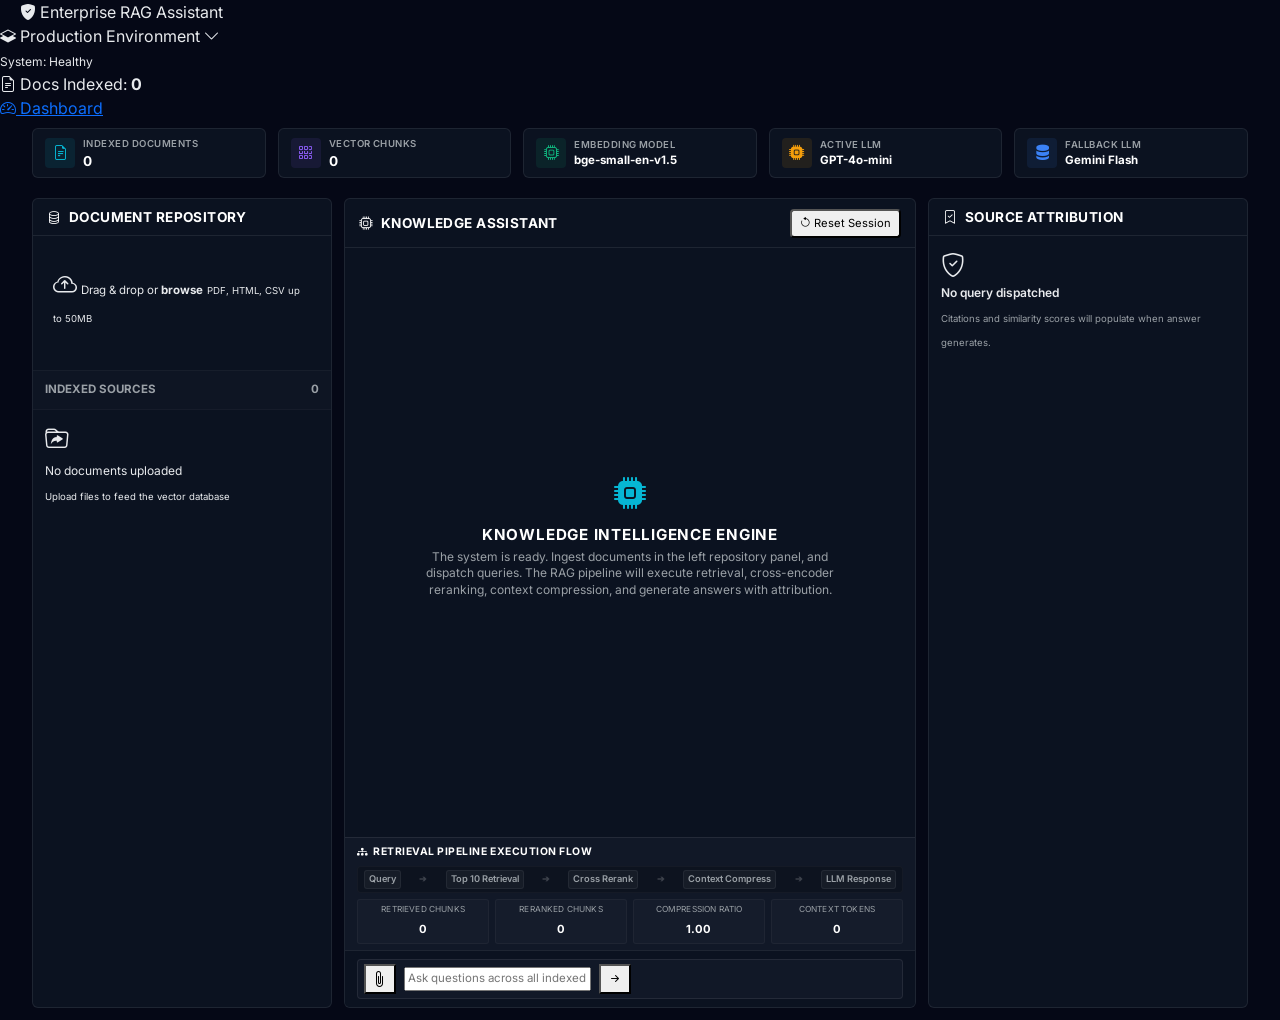
==== commit 092dad65: "feat: Production-grade RAG redesign with SSE, fallbacks, and security dashboard" ====
--- a/frontend/index.html
+++ b/frontend/index.html
@@ -3,8 +3,8 @@
 <head>
     <meta charset="UTF-8">
     <meta name="viewport" content="width=device-width, initial-scale=1.0">
-    <meta name="description" content="PDF AI Chatbot — Upload PDFs and ask intelligent questions with cited answers powered by AI.">
-    <title>PDF AI Chatbot — Intelligent Document Q&amp;A</title>
+    <meta name="description" content="Knowledge Intelligence Platform — Production RAG System for Enterprise document search and QA.">
+    <title>Enterprise RAG Assistant — Knowledge Intelligence Platform</title>
 
     <!-- Bootstrap 5 CSS -->
     <link href="https://cdn.jsdelivr.net/npm/bootstrap@5.3.3/dist/css/bootstrap.min.css" rel="stylesheet"
@@ -20,168 +20,726 @@
     <link href="https://fonts.googleapis.com/css2?family=Inter:wght@300;400;500;600;700;800&display=swap" rel="stylesheet">
 
     <!-- Application Styles -->
-    <link rel="stylesheet" href="./css/styles.css">
+    <link rel="stylesheet" href="/static/css/styles.css?v=2.0.1">
+
+    <style>
+        /* Enterprise SaaS Layout Improvements */
+        body {
+            background-color: #050816 !important;
+            color: #e8eaed !important;
+            font-family: 'Inter', sans-serif;
+        }
+
+        .app-layout {
+            height: 100vh !important;
+            overflow: hidden !important;
+        }
+
+        .main-workspace {
+            height: 100% !important;
+            display: flex !important;
+            flex-direction: column !important;
+            overflow: hidden !important;
+            padding: 0.5rem 1rem 0.75rem 1rem !important;
+            gap: 0.5rem !important;
+        }
+
+        /* Top Metrics Bar Custom Card Styling */
+        .system-summary-grid {
+            display: grid;
+            grid-template-columns: repeat(5, 1fr);
+            gap: 0.75rem;
+            margin-bottom: 0.75rem;
+            padding: 0 1rem;
+        }
+
+        .summary-card {
+            background: #0b1220;
+            border: 1px solid rgba(255, 255, 255, 0.08);
+            border-radius: 6px;
+            padding: 0.5rem 0.75rem;
+            display: flex;
+            align-items: center;
+            gap: 0.5rem;
+            transition: border-color 0.2s ease;
+        }
+
+        .summary-card:hover {
+            border-color: rgba(6, 182, 212, 0.3);
+        }
+
+        .summary-card .card-icon {
+            width: 30px;
+            height: 30px;
+            border-radius: 4px;
+            display: flex;
+            align-items: center;
+            justify-content: center;
+            font-size: 0.95rem;
+            background: rgba(255, 255, 255, 0.04);
+            flex-shrink: 0;
+        }
+
+        .summary-card .card-icon.cyan { color: #06b6d4; background: rgba(6, 182, 212, 0.1); }
+        .summary-card .card-icon.purple { color: #8b5cf6; background: rgba(139, 92, 246, 0.1); }
+        .summary-card .card-icon.success { color: #10b981; background: rgba(16, 185, 129, 0.1); }
+        .summary-card .card-icon.warning { color: #f59e0b; background: rgba(245, 158, 11, 0.1); }
+        .summary-card .card-icon.info { color: #3b82f6; background: rgba(59, 130, 246, 0.1); }
+
+        .summary-card .card-details {
+            display: flex;
+            flex-direction: column;
+            min-width: 0;
+        }
+
+        .summary-card .card-label {
+            font-size: 0.6rem;
+            font-weight: 600;
+            text-transform: uppercase;
+            letter-spacing: 0.05em;
+            color: #9aa0a6;
+            margin-bottom: 0.1rem;
+        }
+
+        .summary-card .card-value {
+            font-size: 0.85rem;
+            font-weight: 700;
+            color: #ffffff;
+            margin: 0;
+            white-space: nowrap;
+            overflow: hidden;
+            text-overflow: ellipsis;
+        }
+
+        /* 3 Panel Split Layout */
+        .workspace-grid {
+            display: grid;
+            grid-template-columns: 300px 1fr 320px;
+            gap: 0.75rem;
+            flex-grow: 1 !important;
+            min-height: 0 !important;
+            height: auto !important;
+            padding: 0 1rem;
+            overflow: hidden;
+        }
+
+        @media (max-width: 1200px) {
+            .workspace-grid {
+                grid-template-columns: 280px 1fr 280px;
+            }
+        }
+
+        .workspace-panel {
+            background: #0b1220;
+            border: 1px solid rgba(255, 255, 255, 0.08);
+            border-radius: 6px;
+            display: flex;
+            flex-direction: column;
+            overflow: hidden;
+            height: 100%;
+        }
+
+        .panel-header {
+            padding: 0.6rem 0.85rem;
+            border-bottom: 1px solid rgba(255, 255, 255, 0.08);
+            flex-shrink: 0;
+        }
+
+        .panel-title {
+            font-size: 0.85rem;
+            font-weight: 700;
+            margin: 0;
+            color: #ffffff;
+            display: flex;
+            align-items: center;
+            gap: 0.5rem;
+            text-transform: uppercase;
+            letter-spacing: 0.03em;
+        }
+
+        /* Document Repository (Left Panel) custom list */
+        .indexed-files-list {
+            flex-grow: 1;
+            overflow-y: auto;
+            padding: 0.75rem;
+            display: flex;
+            flex-direction: column;
+            gap: 0.6rem;
+        }
+
+        .file-item-card {
+            background: #111827;
+            border: 1px solid rgba(255, 255, 255, 0.05);
+            border-radius: 4px;
+            padding: 0.75rem;
+            display: flex;
+            flex-direction: column;
+            gap: 0.4rem;
+            position: relative;
+        }
+
+        .file-item-top {
+            display: flex;
+            align-items: flex-start;
+            justify-content: space-between;
+            gap: 0.5rem;
+        }
+
+        .file-item-title {
+            font-size: 0.75rem;
+            font-weight: 600;
+            color: #ffffff;
+            overflow: hidden;
+            text-overflow: ellipsis;
+            white-space: nowrap;
+            max-width: 170px;
+        }
+
+        .file-item-badge-row {
+            display: flex;
+            align-items: center;
+            gap: 0.35rem;
+            flex-wrap: wrap;
+        }
+
+        .badge-type {
+            font-size: 0.6rem;
+            padding: 0.1rem 0.3rem;
+            border-radius: 3px;
+            font-weight: 700;
+            background: rgba(6, 182, 212, 0.1);
+            color: #06b6d4;
+            text-transform: uppercase;
+        }
+
+        .badge-status {
+            font-size: 0.6rem;
+            padding: 0.1rem 0.3rem;
+            border-radius: 3px;
+            font-weight: 600;
+            display: flex;
+            align-items: center;
+            gap: 0.15rem;
+        }
+
+        .badge-status.indexed { background: rgba(16, 185, 129, 0.1); color: #10b981; }
+        .badge-status.processing { background: rgba(139, 92, 246, 0.1); color: #8b5cf6; animation: spin-loader 2s linear infinite; }
+        .badge-status.failed { background: rgba(239, 68, 68, 0.1); color: #ef4444; }
+
+        .file-item-details {
+            font-size: 0.65rem;
+            color: #9aa0a6;
+            display: flex;
+            align-items: center;
+            gap: 0.5rem;
+            border-top: 1px solid rgba(255, 255, 255, 0.03);
+            padding-top: 0.35rem;
+            margin-top: 0.15rem;
+        }
+
+        .file-item-delete {
+            background: transparent;
+            border: none;
+            color: #ef4444;
+            opacity: 0.6;
+            cursor: pointer;
+            padding: 0.1rem 0.2rem;
+            font-size: 0.8rem;
+            transition: opacity 0.2s;
+        }
+
+        .file-item-delete:hover {
+            opacity: 1.0;
+        }
+
+        /* Center Panel Chat and Pipeline style overrides */
+        .panel-center {
+            position: relative !important;
+            display: flex !important;
+            flex-direction: column !important;
+            justify-content: space-between !important;
+            height: 100% !important;
+        }
+
+        .chat-messages-container {
+            flex-grow: 1 !important;
+            overflow-y: auto !important;
+            padding: 1rem !important;
+            padding-bottom: 1rem !important; /* Overwrite the 80px space */
+            display: flex !important;
+            flex-direction: column !important;
+            gap: 1rem !important;
+        }
+
+        .generation-status-bar {
+            display: none;
+            align-items: center;
+            gap: 0.5rem;
+            padding: 0.4rem 1rem;
+            background: rgba(6, 182, 212, 0.06);
+            border-top: 1px solid rgba(6, 182, 212, 0.15);
+            font-size: 0.72rem;
+            color: #06b6d4;
+            font-weight: 500;
+        }
+
+        /* Retrieval Pipeline Panel */
+        .retrieval-pipeline-panel {
+            background: #111827;
+            border-top: 1px solid rgba(255, 255, 255, 0.08);
+            padding: 0.4rem 0.75rem;
+            flex-shrink: 0;
+        }
+
+        .pipeline-title {
+            font-size: 0.65rem;
+            font-weight: 700;
+            color: #ffffff;
+            text-transform: uppercase;
+            letter-spacing: 0.05em;
+            margin-bottom: 0.35rem;
+            display: flex;
+            align-items: center;
+            gap: 0.35rem;
+        }
+
+        .pipeline-flow {
+            display: flex;
+            align-items: center;
+            justify-content: space-between;
+            font-size: 0.58rem;
+            color: #9aa0a6;
+            gap: 0.2rem;
+            margin-bottom: 0.35rem;
+            background: rgba(0, 0, 0, 0.2);
+            padding: 0.2rem 0.35rem;
+            border-radius: 4px;
+            border: 1px solid rgba(255, 255, 255, 0.03);
+        }
+
+        .pipeline-node {
+            padding: 0.1rem 0.25rem;
+            border-radius: 3px;
+            background: rgba(255, 255, 255, 0.04);
+            border: 1px solid rgba(255, 255, 255, 0.06);
+            font-weight: 600;
+        }
+
+        .pipeline-node.active {
+            background: rgba(6, 182, 212, 0.1);
+            border-color: rgba(6, 182, 212, 0.3);
+            color: #06b6d4;
+        }
+
+        .pipeline-arrow {
+            color: rgba(255, 255, 255, 0.2);
+            font-weight: 700;
+        }
+
+        .pipeline-stats-row {
+            display: grid;
+            grid-template-columns: repeat(4, 1fr);
+            gap: 0.35rem;
+        }
+
+        .pipeline-stat-box {
+            background: rgba(255, 255, 255, 0.02);
+            border: 1px solid rgba(255, 255, 255, 0.04);
+            border-radius: 3px;
+            padding: 0.2rem;
+            text-align: center;
+        }
+
+        .pipeline-stat-box span {
+            display: block;
+            font-size: 0.52rem;
+            color: #9aa0a6;
+            text-transform: uppercase;
+            letter-spacing: 0.02em;
+        }
+
+        .pipeline-stat-box strong {
+            font-size: 0.7rem;
+            color: #ffffff;
+            font-weight: 700;
+        }
+
+        /* Non-floating, perfectly visible chat input bar */
+        .query-bar-container {
+            position: relative !important;
+            bottom: auto !important;
+            left: auto !important;
+            right: auto !important;
+            padding: 0.5rem 0.75rem !important;
+            background: #0b1220 !important;
+            border-top: 1px solid rgba(255, 255, 255, 0.08) !important;
+            z-index: 10 !important;
+            flex-shrink: 0 !important;
+            width: 100% !important;
+        }
+
+        .query-bar-inner {
+            background: #111827 !important;
+            border: 1px solid rgba(255, 255, 255, 0.08) !important;
+            border-radius: 4px !important;
+            padding: 0.25rem 0.4rem !important;
+            display: flex !important;
+            align-items: center !important;
+            gap: 0.5rem !important;
+            box-shadow: none !important;
+        }
+
+        .query-input {
+            font-size: 0.72rem !important;
+        }
+
+        /* Right Panel Citations list style */
+        .attribution-cards-list {
+            flex-grow: 1;
+            overflow-y: auto;
+            padding: 0.75rem;
+            display: flex;
+            flex-direction: column;
+            gap: 0.75rem;
+        }
+
+        .attribution-card {
+            background: #111827;
+            border: 1px solid rgba(255, 255, 255, 0.06);
+            border-radius: 4px;
+            padding: 0.75rem;
+            font-size: 0.75rem;
+        }
+
+        .attribution-meta {
+            display: flex;
+            align-items: center;
+            justify-content: space-between;
+            gap: 0.5rem;
+            margin-bottom: 0.4rem;
+            border-bottom: 1px solid rgba(255, 255, 255, 0.04);
+            padding-bottom: 0.3rem;
+        }
+
+        .attr-filename {
+            font-weight: 600;
+            color: #06b6d4;
+            overflow: hidden;
+            text-overflow: ellipsis;
+            white-space: nowrap;
+            max-width: 130px;
+        }
+
+        .attr-page {
+            font-size: 0.65rem;
+            color: #9aa0a6;
+            background: rgba(255, 255, 255, 0.05);
+            padding: 0.05rem 0.25rem;
+            border-radius: 2px;
+        }
+
+        .attr-score-badge {
+            font-size: 0.62rem;
+            font-weight: 700;
+            color: #10b981;
+            background: rgba(16, 185, 129, 0.1);
+            padding: 0.05rem 0.35rem;
+            border-radius: 3px;
+        }
+
+        .attribution-excerpt {
+            font-size: 0.68rem;
+            line-height: 1.4;
+            color: #d1d5db;
+        }
+
+        .attribution-excerpt mark {
+            background: rgba(6, 182, 212, 0.25);
+            color: #06b6d4;
+            border-radius: 2px;
+            padding: 0 0.15rem;
+        }
+
+        /* Minimal clean welcome screen */
+        .chat-welcome-screen {
+            display: flex;
+            flex-direction: column;
+            align-items: center;
+            justify-content: center;
+            height: 100%;
+            text-align: center;
+            padding: 2rem;
+            color: #9aa0a6;
+        }
+
+        .welcome-robot {
+            font-size: 2rem;
+            color: #06b6d4;
+            margin-bottom: 0.5rem;
+        }
+
+        .welcome-heading {
+            font-size: 0.95rem;
+            font-weight: 700;
+            color: #ffffff;
+            margin-bottom: 0.25rem;
+            text-transform: uppercase;
+            letter-spacing: 0.05em;
+        }
+
+        .welcome-sub {
+            font-size: 0.75rem;
+            max-width: 420px;
+            line-height: 1.4;
+        }
+    </style>
 </head>
 <body>
 
-    <!-- ======================== HEADER ======================== -->
-    <header id="app-header">
-        <button id="sidebar-toggle" class="sidebar-toggle-btn" aria-label="Toggle sidebar">
-            <i class="bi bi-list"></i>
-        </button>
-        <div class="header-brand">
-            <i class="bi bi-cpu header-icon"></i>
-            <h1 class="header-title">PDF AI Chatbot</h1>
+    <!-- ======================== TOP NAVBAR ======================== -->
+    <nav class="top-navbar">
+        <div class="nav-left">
+            <div class="platform-logo" style="margin-left: 1.25rem;">
+                <i class="bi bi-shield-fill-check logo-icon text-cyan"></i>
+                <span class="logo-text">Enterprise RAG Assistant</span>
+            </div>
         </div>
-        <div class="header-badge">
-            <span class="badge-pill">AI Powered</span>
+
+        <div class="nav-center">
+            <div class="workspace-selector">
+                <i class="bi bi-layers-half text-cyan"></i>
+                <span class="workspace-name">Production Environment</span>
+                <i class="bi bi-chevron-down workspace-chevron"></i>
+            </div>
         </div>
-    </header>
+
+        <div class="nav-right">
+            <div class="health-indicator-wrapper">
+                <span class="health-dot status-healthy"></span>
+                <span class="health-text" style="font-size: 0.75rem;">System: Healthy</span>
+            </div>
+            
+            <div class="doc-counter-badge">
+                <i class="bi bi-file-earmark-text text-cyan"></i>
+                <span>Docs Indexed: <strong id="indexed-count-nav">0</strong></span>
+            </div>
+
+            <a href="/dashboard" class="nav-dashboard-btn" title="Open Observability Dashboard">
+                <i class="bi bi-speedometer2"></i>
+                <span>Dashboard</span>
+            </a>
+        </div>
+    </nav>
 
     <!-- ======================== MAIN LAYOUT ======================== -->
     <div class="app-layout">
 
-        <!-- ==================== SIDEBAR ==================== -->
-        <aside id="sidebar">
-            <div class="sidebar-inner">
-
-                <!-- Upload Section -->
-                <div class="sidebar-section">
-                    <h2 class="sidebar-heading">
-                        <i class="bi bi-cloud-arrow-up"></i>
-                        Upload Documents
-                    </h2>
-
-                    <div id="upload-area" class="upload-dropzone" role="button" tabindex="0" aria-label="Upload PDF files">
-                        <input type="file" id="file-input" accept=".pdf" multiple hidden>
-                        <div class="upload-dropzone-content">
-                            <i class="bi bi-file-earmark-pdf upload-icon"></i>
-                            <p class="upload-text">Drag &amp; drop PDFs here</p>
-                            <span class="upload-subtext">or click to browse</span>
-                        </div>
-                        <button id="upload-btn" class="btn-upload" type="button">
-                            <i class="bi bi-plus-lg"></i> Choose Files
-                        </button>
-                    </div>
-
-                    <!-- Upload Progress -->
-                    <div id="upload-progress" class="upload-progress-wrapper" style="display: none;">
-                        <div class="progress-label">
-                            <span class="progress-filename"></span>
-                            <span class="progress-percent">0%</span>
-                        </div>
-                        <div class="progress-track">
-                            <div id="upload-progress-bar" class="progress-fill" role="progressbar"
-                                 aria-valuenow="0" aria-valuemin="0" aria-valuemax="100"></div>
-                        </div>
+        <!-- ==================== MAIN WORKSPACE ==================== -->
+        <main class="main-workspace">
+
+            <!-- ── TOP AREA: 5 Summary Metrics Cards ── -->
+            <div class="system-summary-grid">
+                <div class="summary-card">
+                    <div class="card-icon cyan"><i class="bi bi-file-earmark-text"></i></div>
+                    <div class="card-details">
+                        <span class="card-label">Indexed Documents</span>
+                        <h4 class="card-value" id="summary-docs-count">0</h4>
                     </div>
                 </div>
 
-                <!-- Documents Section -->
-                <div class="sidebar-section sidebar-section-docs">
-                    <h2 class="sidebar-heading">
-                        <i class="bi bi-folder2-open"></i>
-                        Your Documents
-                        <span id="pdf-count" class="pdf-count-badge">0</span>
-                    </h2>
-                    <div id="pdf-list" class="pdf-list">
-                        <!-- Empty state shown by default -->
-                        <div class="pdf-list-empty" id="pdf-list-empty">
-                            <i class="bi bi-inbox"></i>
-                            <p>No PDFs uploaded yet</p>
-                            <span>Upload a document to get started</span>
-                        </div>
-                        <!-- PDF items will be injected here -->
+                <div class="summary-card">
+                    <div class="card-icon purple"><i class="bi bi-grid-3x3-gap"></i></div>
+                    <div class="card-details">
+                        <span class="card-label">Vector Chunks</span>
+                        <h4 class="card-value" id="summary-chunks-count">0</h4>
                     </div>
                 </div>
 
-            </div>
-        </aside>
-
-        <!-- Sidebar overlay for mobile -->
-        <div id="sidebar-overlay" class="sidebar-overlay"></div>
-
-        <!-- ==================== MAIN CHAT AREA ==================== -->
-        <main id="chat-container" class="chat-container">
-
-            <!-- Scrollable messages area -->
-            <div id="chat-messages" class="chat-messages">
-
-                <!-- Welcome Screen (shown when no messages) -->
-                <div id="welcome-screen" class="welcome-screen">
-                    <div class="welcome-icon-wrapper">
-                        <i class="bi bi-robot welcome-icon"></i>
-                    </div>
-                    <h2 class="welcome-title">Welcome to PDF AI Chatbot</h2>
-                    <p class="welcome-subtitle">Upload a PDF and start asking questions — get intelligent, cited answers instantly.</p>
-
-                    <div class="feature-cards">
-                        <div class="feature-card">
-                            <div class="feature-card-icon">
-                                <i class="bi bi-cloud-arrow-up-fill"></i>
-                            </div>
-                            <h3 class="feature-card-title">Upload PDFs</h3>
-                            <p class="feature-card-desc">Drag &amp; drop or browse to upload your PDF documents securely.</p>
-                        </div>
-                        <div class="feature-card">
-                            <div class="feature-card-icon">
-                                <i class="bi bi-chat-dots-fill"></i>
-                            </div>
-                            <h3 class="feature-card-title">Ask Questions</h3>
-                            <p class="feature-card-desc">Type natural language questions about your documents' content.</p>
-                        </div>
-                        <div class="feature-card">
-                            <div class="feature-card-icon">
-                                <i class="bi bi-bookmark-check-fill"></i>
-                            </div>
-                            <h3 class="feature-card-title">Get Cited Answers</h3>
-                            <p class="feature-card-desc">Receive accurate answers with page-level source references.</p>
-                        </div>
+                <div class="summary-card">
+                    <div class="card-icon success"><i class="bi bi-cpu"></i></div>
+                    <div class="card-details">
+                        <span class="card-label">Embedding Model</span>
+                        <h4 class="card-value" style="font-size: 0.72rem;" title="BAAI/bge-small-en-v1.5">bge-small-en-v1.5</h4>
                     </div>
                 </div>
 
-                <!-- Chat messages will be injected here -->
-
-                <!-- Typing Indicator -->
-                <div id="typing-indicator" class="typing-indicator" style="display: none;">
-                    <div class="typing-indicator-inner">
-                        <div class="typing-avatar">
-                            <i class="bi bi-cpu"></i>
-                        </div>
-                        <div class="typing-dots">
-                            <span class="dot"></span>
-                            <span class="dot"></span>
-                            <span class="dot"></span>
-                        </div>
+                <div class="summary-card">
+                    <div class="card-icon warning"><i class="bi bi-cpu-fill"></i></div>
+                    <div class="card-details">
+                        <span class="card-label">Active LLM</span>
+                        <h4 class="card-value" style="font-size: 0.72rem;" title="GPT-4o-mini">GPT-4o-mini</h4>
                     </div>
                 </div>
 
-            </div>
-
-            <!-- ==================== INPUT BAR ==================== -->
-            <div class="input-bar">
-                <div class="input-bar-inner">
-                    <input type="text"
-                           id="message-input"
-                           class="message-input"
-                           placeholder="Ask a question about your PDFs..."
-                           autocomplete="off"
-                           aria-label="Type your question">
-                    <button id="send-btn" class="btn-send" type="button" aria-label="Send message">
-                        <i class="bi bi-send-fill"></i>
-                    </button>
-                    <button id="clear-btn" class="btn-clear" type="button" aria-label="Clear chat">
-                        <i class="bi bi-trash3"></i>
-                    </button>
+                <div class="summary-card">
+                    <div class="card-icon info"><i class="bi bi-server"></i></div>
+                    <div class="card-details">
+                        <span class="card-label">Fallback LLM</span>
+                        <h4 class="card-value" style="font-size: 0.72rem;" title="Gemini 1.5 Flash">Gemini Flash</h4>
+                    </div>
                 </div>
             </div>
 
+            <!-- ── CENTER AREA: 3 Columns ── -->
+            <div class="workspace-grid">
+                
+                <!-- Left Panel: Document Repository -->
+                <div class="workspace-panel panel-left">
+                    <div class="panel-header">
+                        <h2 class="panel-title"><i class="bi bi-database"></i> Document Repository</h2>
+                    </div>
+
+                    <!-- Dropzone -->
+                    <div id="upload-area" class="upload-dropzone" style="margin: 0.75rem; padding: 1.25rem 0.5rem; height: 110px;">
+                        <input type="file" id="file-input" accept=".pdf,.html,.htm,.csv" multiple hidden>
+                        <i class="bi bi-cloud-arrow-up upload-drop-icon" style="font-size: 1.5rem; margin-bottom: 0.25rem;"></i>
+                        <span class="upload-drop-text" style="font-size: 0.72rem;">Drag &amp; drop or <strong class="text-cyan">browse</strong></span>
+                        <span class="upload-drop-sub" style="font-size: 0.6rem; margin-top: 0.1rem;">PDF, HTML, CSV up to 50MB</span>
+                    </div>
+
+                    <!-- Upload Progress -->
+                    <div id="upload-progress" class="upload-progress-wrapper" style="display: none; margin: 0 0.75rem 0.5rem 0.75rem; padding: 0.5rem;">
+                        <div class="progress-info">
+                            <span class="progress-filename" style="font-size: 0.65rem;">filename.pdf</span>
+                            <span class="progress-percent" style="font-size: 0.65rem;">0%</span>
+                        </div>
+                        <div class="progress-bar-track">
+                            <div id="upload-progress-bar" class="progress-bar-fill" style="width: 0%;"></div>
+                        </div>
+                    </div>
+
+                    <!-- Indexed Files List -->
+                    <div class="indexed-files-section" style="flex-grow: 1; display: flex; flex-direction: column; overflow: hidden; border-top: 1px solid rgba(255, 255, 255, 0.05);">
+                        <div class="section-title" style="padding: 0.65rem 0.75rem; font-size: 0.72rem; font-weight: 700; color: #9aa0a6; border-bottom: 1px solid rgba(255,255,255,0.03); display: flex; justify-content: space-between; align-items: center; background: rgba(255,255,255,0.01);">
+                            <span>INDEXED SOURCES</span>
+                            <span id="pdf-count" class="badge-pill bg-cyan-dim text-cyan">0</span>
+                        </div>
+                        <div id="pdf-list" class="indexed-files-list">
+                            <!-- Empty State -->
+                            <div class="pdf-list-empty" id="pdf-list-empty">
+                                <i class="bi bi-folder-symlink" style="font-size: 1.5rem;"></i>
+                                <p style="font-size: 0.75rem; margin: 0.25rem 0 0.15rem 0;">No documents uploaded</p>
+                                <span style="font-size: 0.6rem; text-align: center;">Upload files to feed the vector database</span>
+                            </div>
+                        </div>
+                    </div>
+                </div>
+
+                <!-- Center Panel: Knowledge Assistant (Chat) -->
+                <div class="workspace-panel panel-center">
+                    <div class="panel-header d-flex align-items-center justify-content-between">
+                        <div>
+                            <h2 class="panel-title"><i class="bi bi-cpu"></i> Knowledge Assistant</h2>
+                        </div>
+                        <button id="clear-btn" class="btn-clear-session" title="Reset current session context" style="padding: 0.25rem 0.5rem; font-size: 0.7rem; border-radius: 4px;">
+                            <i class="bi bi-arrow-counterclockwise"></i> Reset Session
+                        </button>
+                    </div>
+
+                    <!-- Conversations -->
+                    <div id="chat-messages" class="chat-messages-container">
+                        <!-- Welcome Screen -->
+                        <div id="welcome-screen" class="chat-welcome-screen">
+                            <div class="welcome-robot">
+                                <i class="bi bi-cpu-fill"></i>
+                            </div>
+                            <h3 class="welcome-heading">Knowledge Intelligence Engine</h3>
+                            <p class="welcome-sub">The system is ready. Ingest documents in the left repository panel, and dispatch queries. The RAG pipeline will execute retrieval, cross-encoder reranking, context compression, and generate answers with attribution.</p>
+                        </div>
+
+                        <!-- Typing Indicator -->
+                        <div id="typing-indicator" class="chat-typing-indicator" style="display: none;">
+                            <div class="typing-bubble">
+                                <div class="typing-avatar"><i class="bi bi-cpu"></i></div>
+                                <div class="typing-dots">
+                                    <span></span>
+                                    <span></span>
+                                    <span></span>
+                                </div>
+                            </div>
+                        </div>
+                    </div>
+
+                    <!-- Response Generation Status -->
+                    <div id="generation-status-bar" class="generation-status-bar">
+                        <div class="spinner-border text-cyan spinner-border-sm" role="status" style="width: 0.85rem; height: 0.85rem; border-width: 0.15em;"></div>
+                        <span id="generation-status-text">Retrieving Documents...</span>
+                    </div>
+
+                    <!-- Retrieval Pipeline Panel -->
+                    <div class="retrieval-pipeline-panel">
+                        <div class="pipeline-title">
+                            <i class="bi bi-diagram-3-fill text-cyan"></i> Retrieval Pipeline Execution Flow
+                        </div>
+                        <div class="pipeline-flow">
+                            <div class="pipeline-node" id="pipeline-node-query">Query</div>
+                            <span class="pipeline-arrow">➔</span>
+                            <div class="pipeline-node" id="pipeline-node-retrieve">Top 10 Retrieval</div>
+                            <span class="pipeline-arrow">➔</span>
+                            <div class="pipeline-node" id="pipeline-node-rerank">Cross Rerank</div>
+                            <span class="pipeline-arrow">➔</span>
+                            <div class="pipeline-node" id="pipeline-node-compress">Context Compress</div>
+                            <span class="pipeline-arrow">➔</span>
+                            <div class="pipeline-node" id="pipeline-node-llm">LLM Response</div>
+                        </div>
+                        <div class="pipeline-stats-row">
+                            <div class="pipeline-stat-box">
+                                <span>Retrieved Chunks</span>
+                                <strong id="pipeline-retrieved">0</strong>
+                            </div>
+                            <div class="pipeline-stat-box">
+                                <span>Reranked Chunks</span>
+                                <strong id="pipeline-reranked">0</strong>
+                            </div>
+                            <div class="pipeline-stat-box">
+                                <span>Compression Ratio</span>
+                                <strong id="pipeline-ratio">1.00</strong>
+                            </div>
+                            <div class="pipeline-stat-box">
+                                <span>Context Tokens</span>
+                                <strong id="pipeline-tokens">0</strong>
+                            </div>
+                        </div>
+                    </div>
+
+                    <!-- Bottom Query Bar (Floating) -->
+                    <div class="query-bar-container" style="padding: 0.75rem 1rem;">
+                        <div class="query-bar-inner">
+                            <button class="query-action-btn" id="query-attach-btn" title="Quick upload file">
+                                <i class="bi bi-paperclip"></i>
+                            </button>
+                            <input type="text" id="message-input" class="query-input" placeholder="Ask questions across all indexed knowledge sources..." autocomplete="off">
+                            <button id="send-btn" class="query-send-btn" title="Dispatch search query">
+                                <i class="bi bi-arrow-right-short"></i>
+                            </button>
+                        </div>
+                    </div>
+                </div>
+
+                <!-- Right Panel: Source Attribution -->
+                <div id="source-attribution" class="workspace-panel panel-attribution">
+                    <div class="panel-header">
+                        <h2 class="panel-title"><i class="bi bi-bookmark-check"></i> Source Attribution</h2>
+                    </div>
+
+                    <div id="attribution-list" class="attribution-cards-list">
+                        <!-- Default state -->
+                        <div class="attribution-empty">
+                            <i class="bi bi-shield-check text-cyan" style="font-size: 1.5rem; margin-bottom: 0.5rem;"></i>
+                            <p style="font-size: 0.75rem; font-weight: 600; margin: 0 0 0.15rem 0;">No query dispatched</p>
+                            <span style="font-size: 0.6rem; text-align: center; color: #9aa0a6;">Citations and similarity scores will populate when answer generates.</span>
+                        </div>
+                    </div>
+                </div>
+
+            </div>
+
         </main>
 
     </div>
 
-    <!-- ======================== TOAST CONTAINER ======================== -->
-    <div id="toast-container" class="toast-container position-fixed top-0 end-0 p-3" aria-live="polite" aria-atomic="true"></div>
+    <!-- Toast container for notifications -->
+    <div id="toast-container" class="toast-container position-fixed bottom-0 end-0 p-3" aria-live="polite" aria-atomic="true"></div>
 
     <!-- Bootstrap 5 JS Bundle -->
     <script src="https://cdn.jsdelivr.net/npm/bootstrap@5.3.3/dist/js/bootstrap.bundle.min.js"
@@ -189,7 +747,6 @@
             crossorigin="anonymous"></script>
 
     <!-- Application Script -->
-    <script src="./js/app.js"></script>
-
+    <script src="/static/js/app.js?v=2.0.1"></script>
 </body>
 </html>
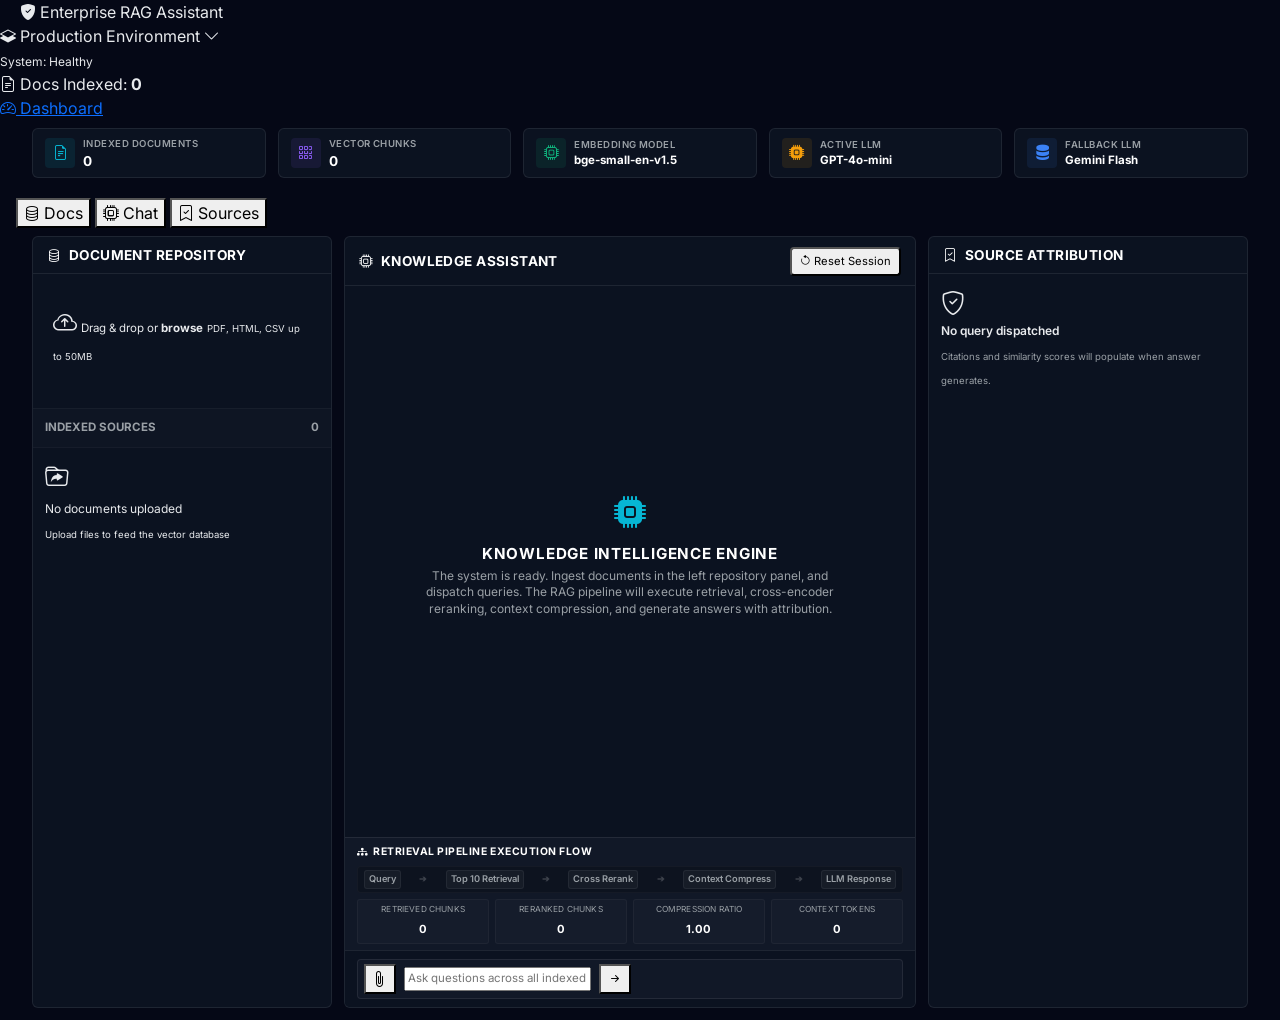
==== commit b7922473: "feat: comprehensive responsive design for all screen sizes - mobile tabs, breakpoints, dashboard res" ====
--- a/frontend/index.html
+++ b/frontend/index.html
@@ -121,12 +121,6 @@
             height: auto !important;
             padding: 0 1rem;
             overflow: hidden;
-        }
-
-        @media (max-width: 1200px) {
-            .workspace-grid {
-                grid-template-columns: 280px 1fr 280px;
-            }
         }
 
         .workspace-panel {
@@ -580,8 +574,21 @@
                 </div>
             </div>
 
+            <!-- ── MOBILE TAB SWITCHER (hidden on desktop) ── -->
+            <div class="mobile-panel-tabs" id="mobile-panel-tabs">
+                <button class="mobile-tab-btn" id="tab-btn-docs" onclick="switchMobilePanel('docs')">
+                    <i class="bi bi-database"></i> Docs
+                </button>
+                <button class="mobile-tab-btn active" id="tab-btn-chat" onclick="switchMobilePanel('chat')">
+                    <i class="bi bi-cpu"></i> Chat
+                </button>
+                <button class="mobile-tab-btn" id="tab-btn-sources" onclick="switchMobilePanel('sources')">
+                    <i class="bi bi-bookmark-check"></i> Sources
+                </button>
+            </div>
+
             <!-- ── CENTER AREA: 3 Columns ── -->
-            <div class="workspace-grid">
+            <div class="workspace-grid" id="workspace-grid" data-active-panel="chat">
                 
                 <!-- Left Panel: Document Repository -->
                 <div class="workspace-panel panel-left">
@@ -748,5 +755,70 @@
 
     <!-- Application Script -->
     <script src="/static/js/app.js?v=2.0.1"></script>
+
+    <!-- Mobile Panel Switcher -->
+    <script>
+        function switchMobilePanel(panel) {
+            const grid = document.getElementById('workspace-grid');
+            if (grid) grid.setAttribute('data-active-panel', panel);
+
+            // Update tab button states
+            ['docs', 'chat', 'sources'].forEach(function(p) {
+                const btn = document.getElementById('tab-btn-' + p);
+                if (btn) {
+                    btn.classList.toggle('active', p === panel);
+                }
+            });
+
+            // Scroll to top of workspace when switching panels on mobile
+            const workspace = document.querySelector('.main-workspace');
+            if (workspace) workspace.scrollTop = 0;
+        }
+
+        // Auto-switch to chat tab if user sends a message (mobile UX improvement)
+        document.addEventListener('DOMContentLoaded', function() {
+            var sendBtn = document.getElementById('send-btn');
+            if (sendBtn) {
+                sendBtn.addEventListener('click', function() {
+                    if (window.innerWidth <= 768) {
+                        switchMobilePanel('chat');
+                    }
+                });
+            }
+
+            var msgInput = document.getElementById('message-input');
+            if (msgInput) {
+                msgInput.addEventListener('keydown', function(e) {
+                    if (e.key === 'Enter' && window.innerWidth <= 768) {
+                        switchMobilePanel('chat');
+                    }
+                });
+            }
+
+            // Auto-switch to sources when attribution updates (mobile UX)
+            var observer = new MutationObserver(function(mutations) {
+                mutations.forEach(function(m) {
+                    if (m.type === 'childList' && m.addedNodes.length > 0 && window.innerWidth <= 768) {
+                        var hasCards = document.querySelector('.attribution-card');
+                        if (hasCards) {
+                            // Don't auto-switch, just update the tab to show there's content
+                            var sourcesBtn = document.getElementById('tab-btn-sources');
+                            if (sourcesBtn && !sourcesBtn.querySelector('.tab-dot')) {
+                                var dot = document.createElement('span');
+                                dot.className = 'tab-dot';
+                                dot.style.cssText = 'width:5px;height:5px;border-radius:50%;background:#10b981;margin-left:3px;display:inline-block;';
+                                sourcesBtn.appendChild(dot);
+                            }
+                        }
+                    }
+                });
+            });
+
+            var attrList = document.getElementById('attribution-list');
+            if (attrList) {
+                observer.observe(attrList, { childList: true });
+            }
+        });
+    </script>
 </body>
 </html>
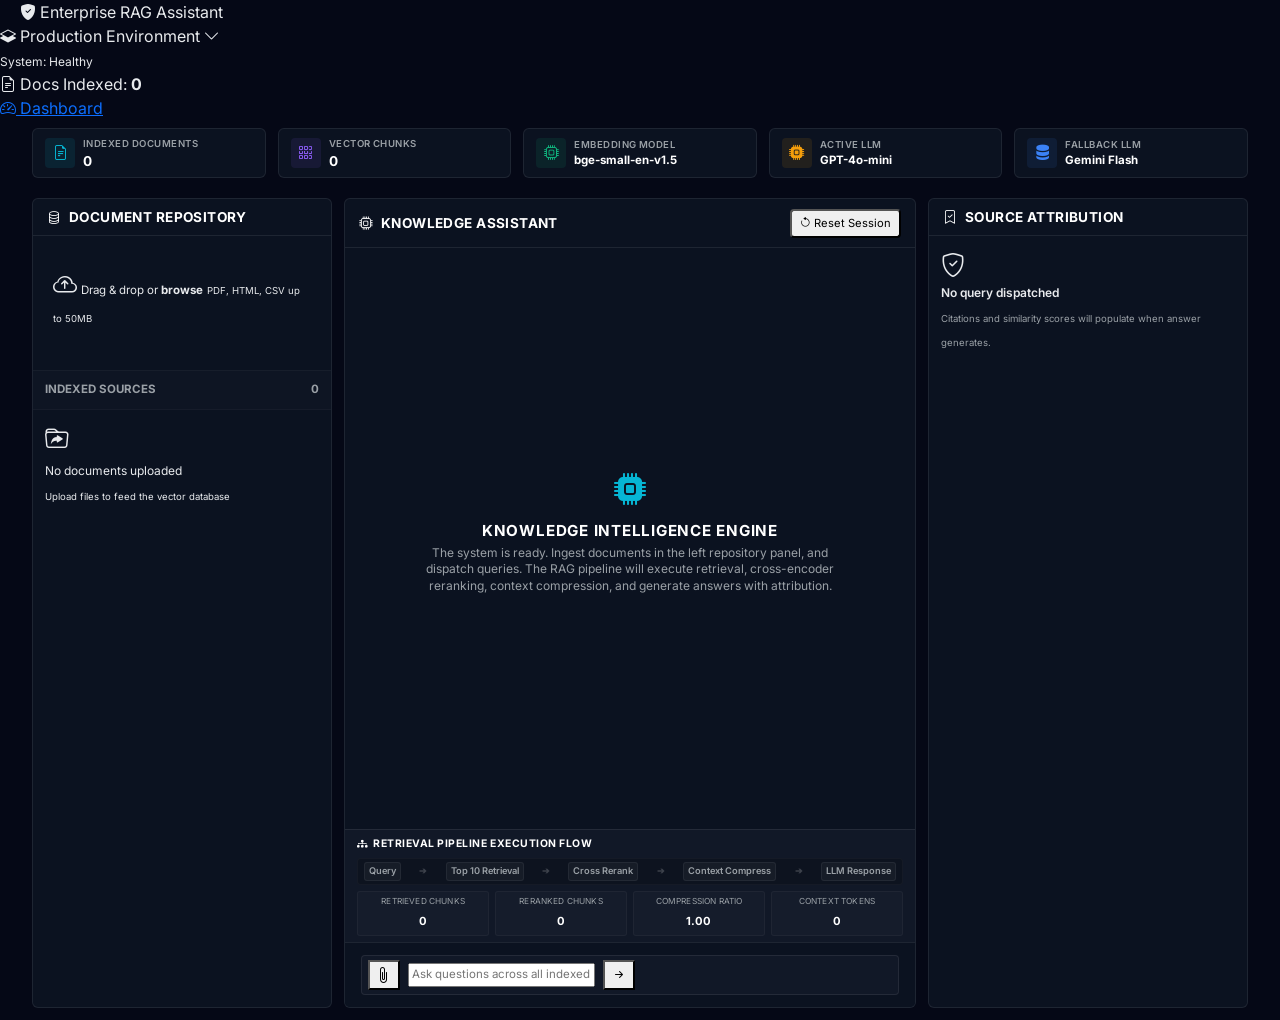
==== commit b6e327fc: "fix: proper responsive design - remove !important overrides blocking mobile, move media queries inli" ====
--- a/frontend/index.html
+++ b/frontend/index.html
@@ -20,37 +20,43 @@
     <link href="https://fonts.googleapis.com/css2?family=Inter:wght@300;400;500;600;700;800&display=swap" rel="stylesheet">
 
     <!-- Application Styles -->
-    <link rel="stylesheet" href="/static/css/styles.css?v=2.0.1">
+    <link rel="stylesheet" href="/static/css/styles.css?v=2.0.3">
 
     <style>
-        /* Enterprise SaaS Layout Improvements */
+        /* =============================================
+           Enterprise SaaS — Inline Layout Overrides
+           (These supplement styles.css, not replace it)
+           ============================================= */
+
         body {
             background-color: #050816 !important;
             color: #e8eaed !important;
             font-family: 'Inter', sans-serif;
         }
 
+        /* ---- Desktop Layout (default) ---- */
         .app-layout {
-            height: 100vh !important;
-            overflow: hidden !important;
+            height: 100vh;
+            overflow: hidden;
         }
 
         .main-workspace {
-            height: 100% !important;
-            display: flex !important;
-            flex-direction: column !important;
-            overflow: hidden !important;
-            padding: 0.5rem 1rem 0.75rem 1rem !important;
-            gap: 0.5rem !important;
-        }
-
-        /* Top Metrics Bar Custom Card Styling */
+            height: 100%;
+            display: flex;
+            flex-direction: column;
+            overflow: hidden;
+            padding: 0.5rem 1rem 0.75rem 1rem;
+            gap: 0.5rem;
+        }
+
+        /* Top Metrics Bar */
         .system-summary-grid {
             display: grid;
             grid-template-columns: repeat(5, 1fr);
             gap: 0.75rem;
             margin-bottom: 0.75rem;
             padding: 0 1rem;
+            flex-shrink: 0;
         }
 
         .summary-card {
@@ -62,63 +68,42 @@
             align-items: center;
             gap: 0.5rem;
             transition: border-color 0.2s ease;
-        }
-
-        .summary-card:hover {
-            border-color: rgba(6, 182, 212, 0.3);
-        }
+            min-width: 0;
+        }
+
+        .summary-card:hover { border-color: rgba(6, 182, 212, 0.3); }
 
         .summary-card .card-icon {
-            width: 30px;
-            height: 30px;
-            border-radius: 4px;
-            display: flex;
-            align-items: center;
-            justify-content: center;
-            font-size: 0.95rem;
-            background: rgba(255, 255, 255, 0.04);
-            flex-shrink: 0;
-        }
-
-        .summary-card .card-icon.cyan { color: #06b6d4; background: rgba(6, 182, 212, 0.1); }
-        .summary-card .card-icon.purple { color: #8b5cf6; background: rgba(139, 92, 246, 0.1); }
-        .summary-card .card-icon.success { color: #10b981; background: rgba(16, 185, 129, 0.1); }
-        .summary-card .card-icon.warning { color: #f59e0b; background: rgba(245, 158, 11, 0.1); }
-        .summary-card .card-icon.info { color: #3b82f6; background: rgba(59, 130, 246, 0.1); }
-
-        .summary-card .card-details {
-            display: flex;
-            flex-direction: column;
-            min-width: 0;
-        }
+            width: 30px; height: 30px; border-radius: 4px;
+            display: flex; align-items: center; justify-content: center;
+            font-size: 0.95rem; background: rgba(255,255,255,0.04); flex-shrink: 0;
+        }
+
+        .summary-card .card-icon.cyan   { color: #06b6d4; background: rgba(6,182,212,0.1); }
+        .summary-card .card-icon.purple { color: #8b5cf6; background: rgba(139,92,246,0.1); }
+        .summary-card .card-icon.success{ color: #10b981; background: rgba(16,185,129,0.1); }
+        .summary-card .card-icon.warning{ color: #f59e0b; background: rgba(245,158,11,0.1); }
+        .summary-card .card-icon.info   { color: #3b82f6; background: rgba(59,130,246,0.1); }
+
+        .summary-card .card-details { display: flex; flex-direction: column; min-width: 0; }
 
         .summary-card .card-label {
-            font-size: 0.6rem;
-            font-weight: 600;
-            text-transform: uppercase;
-            letter-spacing: 0.05em;
-            color: #9aa0a6;
-            margin-bottom: 0.1rem;
+            font-size: 0.6rem; font-weight: 600; text-transform: uppercase;
+            letter-spacing: 0.05em; color: #9aa0a6; margin-bottom: 0.1rem;
         }
 
         .summary-card .card-value {
-            font-size: 0.85rem;
-            font-weight: 700;
-            color: #ffffff;
-            margin: 0;
-            white-space: nowrap;
-            overflow: hidden;
-            text-overflow: ellipsis;
-        }
-
-        /* 3 Panel Split Layout */
+            font-size: 0.85rem; font-weight: 700; color: #fff; margin: 0;
+            white-space: nowrap; overflow: hidden; text-overflow: ellipsis;
+        }
+
+        /* ---- 3-Panel Split (Desktop default) ---- */
         .workspace-grid {
             display: grid;
             grid-template-columns: 300px 1fr 320px;
             gap: 0.75rem;
-            flex-grow: 1 !important;
-            min-height: 0 !important;
-            height: auto !important;
+            flex-grow: 1;
+            min-height: 0;
             padding: 0 1rem;
             overflow: hidden;
         }
@@ -140,351 +125,358 @@
         }
 
         .panel-title {
-            font-size: 0.85rem;
-            font-weight: 700;
-            margin: 0;
-            color: #ffffff;
+            font-size: 0.85rem; font-weight: 700; margin: 0; color: #fff;
+            display: flex; align-items: center; gap: 0.5rem;
+            text-transform: uppercase; letter-spacing: 0.03em;
+        }
+
+        /* Document Repository */
+        .indexed-files-list {
+            flex-grow: 1; overflow-y: auto; padding: 0.75rem;
+            display: flex; flex-direction: column; gap: 0.6rem;
+        }
+
+        .file-item-card {
+            background: #111827; border: 1px solid rgba(255,255,255,0.05);
+            border-radius: 4px; padding: 0.75rem;
+            display: flex; flex-direction: column; gap: 0.4rem; position: relative;
+        }
+
+        .file-item-top { display: flex; align-items: flex-start; justify-content: space-between; gap: 0.5rem; }
+
+        .file-item-title {
+            font-size: 0.75rem; font-weight: 600; color: #fff;
+            overflow: hidden; text-overflow: ellipsis; white-space: nowrap; max-width: 170px;
+        }
+
+        .file-item-badge-row { display: flex; align-items: center; gap: 0.35rem; flex-wrap: wrap; }
+
+        .badge-type {
+            font-size: 0.6rem; padding: 0.1rem 0.3rem; border-radius: 3px; font-weight: 700;
+            background: rgba(6,182,212,0.1); color: #06b6d4; text-transform: uppercase;
+        }
+
+        .badge-status {
+            font-size: 0.6rem; padding: 0.1rem 0.3rem; border-radius: 3px; font-weight: 600;
+            display: flex; align-items: center; gap: 0.15rem;
+        }
+
+        .badge-status.indexed    { background: rgba(16,185,129,0.1); color: #10b981; }
+        .badge-status.processing { background: rgba(139,92,246,0.1); color: #8b5cf6; }
+        .badge-status.failed     { background: rgba(239,68,68,0.1); color: #ef4444; }
+
+        .file-item-details {
+            font-size: 0.65rem; color: #9aa0a6; display: flex; align-items: center; gap: 0.5rem;
+            border-top: 1px solid rgba(255,255,255,0.03); padding-top: 0.35rem; margin-top: 0.15rem;
+        }
+
+        .file-item-delete {
+            background: transparent; border: none; color: #ef4444; opacity: 0.6;
+            cursor: pointer; padding: 0.1rem 0.2rem; font-size: 0.8rem; transition: opacity 0.2s;
+        }
+
+        .file-item-delete:hover { opacity: 1; }
+
+        /* Center Panel */
+        .panel-center {
+            position: relative;
+            display: flex;
+            flex-direction: column;
+            justify-content: space-between;
+            height: 100%;
+        }
+
+        .chat-messages-container {
+            flex-grow: 1;
+            overflow-y: auto;
+            padding: 1rem;
+            display: flex;
+            flex-direction: column;
+            gap: 1rem;
+        }
+
+        .generation-status-bar {
+            display: none; align-items: center; gap: 0.5rem; padding: 0.4rem 1rem;
+            background: rgba(6,182,212,0.06); border-top: 1px solid rgba(6,182,212,0.15);
+            font-size: 0.72rem; color: #06b6d4; font-weight: 500;
+        }
+
+        /* Retrieval Pipeline Panel */
+        .retrieval-pipeline-panel {
+            background: #111827; border-top: 1px solid rgba(255,255,255,0.08);
+            padding: 0.4rem 0.75rem; flex-shrink: 0;
+        }
+
+        .pipeline-title {
+            font-size: 0.65rem; font-weight: 700; color: #fff; text-transform: uppercase;
+            letter-spacing: 0.05em; margin-bottom: 0.35rem; display: flex; align-items: center; gap: 0.35rem;
+        }
+
+        .pipeline-flow {
+            display: flex; align-items: center; justify-content: space-between;
+            font-size: 0.58rem; color: #9aa0a6; gap: 0.2rem; margin-bottom: 0.35rem;
+            background: rgba(0,0,0,0.2); padding: 0.2rem 0.35rem; border-radius: 4px;
+            border: 1px solid rgba(255,255,255,0.03);
+        }
+
+        .pipeline-node {
+            padding: 0.1rem 0.25rem; border-radius: 3px;
+            background: rgba(255,255,255,0.04); border: 1px solid rgba(255,255,255,0.06); font-weight: 600;
+        }
+
+        .pipeline-node.active {
+            background: rgba(6,182,212,0.1); border-color: rgba(6,182,212,0.3); color: #06b6d4;
+        }
+
+        .pipeline-arrow { color: rgba(255,255,255,0.2); font-weight: 700; }
+
+        .pipeline-stats-row { display: grid; grid-template-columns: repeat(4, 1fr); gap: 0.35rem; }
+
+        .pipeline-stat-box {
+            background: rgba(255,255,255,0.02); border: 1px solid rgba(255,255,255,0.04);
+            border-radius: 3px; padding: 0.2rem; text-align: center;
+        }
+
+        .pipeline-stat-box span {
+            display: block; font-size: 0.52rem; color: #9aa0a6; text-transform: uppercase; letter-spacing: 0.02em;
+        }
+
+        .pipeline-stat-box strong { font-size: 0.7rem; color: #fff; font-weight: 700; }
+
+        /* Query Bar */
+        .query-bar-container {
+            position: relative; bottom: auto; left: auto; right: auto;
+            padding: 0.5rem 0.75rem;
+            background: #0b1220;
+            border-top: 1px solid rgba(255, 255, 255, 0.08);
+            z-index: 10;
+            flex-shrink: 0;
+            width: 100%;
+        }
+
+        .query-bar-inner {
+            background: #111827;
+            border: 1px solid rgba(255,255,255,0.08);
+            border-radius: 4px;
+            padding: 0.25rem 0.4rem;
             display: flex;
             align-items: center;
             gap: 0.5rem;
-            text-transform: uppercase;
-            letter-spacing: 0.03em;
-        }
-
-        /* Document Repository (Left Panel) custom list */
-        .indexed-files-list {
-            flex-grow: 1;
-            overflow-y: auto;
-            padding: 0.75rem;
-            display: flex;
-            flex-direction: column;
-            gap: 0.6rem;
-        }
-
-        .file-item-card {
-            background: #111827;
-            border: 1px solid rgba(255, 255, 255, 0.05);
-            border-radius: 4px;
-            padding: 0.75rem;
-            display: flex;
-            flex-direction: column;
-            gap: 0.4rem;
-            position: relative;
-        }
-
-        .file-item-top {
-            display: flex;
-            align-items: flex-start;
-            justify-content: space-between;
-            gap: 0.5rem;
-        }
-
-        .file-item-title {
-            font-size: 0.75rem;
-            font-weight: 600;
-            color: #ffffff;
-            overflow: hidden;
-            text-overflow: ellipsis;
-            white-space: nowrap;
-            max-width: 170px;
-        }
-
-        .file-item-badge-row {
-            display: flex;
-            align-items: center;
-            gap: 0.35rem;
-            flex-wrap: wrap;
-        }
-
-        .badge-type {
-            font-size: 0.6rem;
-            padding: 0.1rem 0.3rem;
-            border-radius: 3px;
-            font-weight: 700;
-            background: rgba(6, 182, 212, 0.1);
-            color: #06b6d4;
-            text-transform: uppercase;
-        }
-
-        .badge-status {
-            font-size: 0.6rem;
-            padding: 0.1rem 0.3rem;
-            border-radius: 3px;
-            font-weight: 600;
-            display: flex;
-            align-items: center;
-            gap: 0.15rem;
-        }
-
-        .badge-status.indexed { background: rgba(16, 185, 129, 0.1); color: #10b981; }
-        .badge-status.processing { background: rgba(139, 92, 246, 0.1); color: #8b5cf6; animation: spin-loader 2s linear infinite; }
-        .badge-status.failed { background: rgba(239, 68, 68, 0.1); color: #ef4444; }
-
-        .file-item-details {
-            font-size: 0.65rem;
-            color: #9aa0a6;
-            display: flex;
-            align-items: center;
-            gap: 0.5rem;
-            border-top: 1px solid rgba(255, 255, 255, 0.03);
-            padding-top: 0.35rem;
-            margin-top: 0.15rem;
-        }
-
-        .file-item-delete {
-            background: transparent;
-            border: none;
-            color: #ef4444;
-            opacity: 0.6;
-            cursor: pointer;
-            padding: 0.1rem 0.2rem;
-            font-size: 0.8rem;
-            transition: opacity 0.2s;
-        }
-
-        .file-item-delete:hover {
-            opacity: 1.0;
-        }
-
-        /* Center Panel Chat and Pipeline style overrides */
-        .panel-center {
-            position: relative !important;
-            display: flex !important;
-            flex-direction: column !important;
-            justify-content: space-between !important;
-            height: 100% !important;
-        }
-
-        .chat-messages-container {
-            flex-grow: 1 !important;
-            overflow-y: auto !important;
-            padding: 1rem !important;
-            padding-bottom: 1rem !important; /* Overwrite the 80px space */
-            display: flex !important;
-            flex-direction: column !important;
-            gap: 1rem !important;
-        }
-
-        .generation-status-bar {
-            display: none;
-            align-items: center;
-            gap: 0.5rem;
-            padding: 0.4rem 1rem;
-            background: rgba(6, 182, 212, 0.06);
-            border-top: 1px solid rgba(6, 182, 212, 0.15);
-            font-size: 0.72rem;
-            color: #06b6d4;
-            font-weight: 500;
-        }
-
-        /* Retrieval Pipeline Panel */
-        .retrieval-pipeline-panel {
-            background: #111827;
-            border-top: 1px solid rgba(255, 255, 255, 0.08);
-            padding: 0.4rem 0.75rem;
-            flex-shrink: 0;
-        }
-
-        .pipeline-title {
-            font-size: 0.65rem;
-            font-weight: 700;
-            color: #ffffff;
-            text-transform: uppercase;
-            letter-spacing: 0.05em;
-            margin-bottom: 0.35rem;
-            display: flex;
-            align-items: center;
-            gap: 0.35rem;
-        }
-
-        .pipeline-flow {
-            display: flex;
-            align-items: center;
-            justify-content: space-between;
-            font-size: 0.58rem;
-            color: #9aa0a6;
-            gap: 0.2rem;
-            margin-bottom: 0.35rem;
-            background: rgba(0, 0, 0, 0.2);
-            padding: 0.2rem 0.35rem;
-            border-radius: 4px;
-            border: 1px solid rgba(255, 255, 255, 0.03);
-        }
-
-        .pipeline-node {
-            padding: 0.1rem 0.25rem;
-            border-radius: 3px;
-            background: rgba(255, 255, 255, 0.04);
-            border: 1px solid rgba(255, 255, 255, 0.06);
-            font-weight: 600;
-        }
-
-        .pipeline-node.active {
-            background: rgba(6, 182, 212, 0.1);
-            border-color: rgba(6, 182, 212, 0.3);
-            color: #06b6d4;
-        }
-
-        .pipeline-arrow {
-            color: rgba(255, 255, 255, 0.2);
-            font-weight: 700;
-        }
-
-        .pipeline-stats-row {
-            display: grid;
-            grid-template-columns: repeat(4, 1fr);
-            gap: 0.35rem;
-        }
-
-        .pipeline-stat-box {
-            background: rgba(255, 255, 255, 0.02);
-            border: 1px solid rgba(255, 255, 255, 0.04);
-            border-radius: 3px;
-            padding: 0.2rem;
-            text-align: center;
-        }
-
-        .pipeline-stat-box span {
-            display: block;
-            font-size: 0.52rem;
-            color: #9aa0a6;
-            text-transform: uppercase;
-            letter-spacing: 0.02em;
-        }
-
-        .pipeline-stat-box strong {
-            font-size: 0.7rem;
-            color: #ffffff;
-            font-weight: 700;
-        }
-
-        /* Non-floating, perfectly visible chat input bar */
-        .query-bar-container {
-            position: relative !important;
-            bottom: auto !important;
-            left: auto !important;
-            right: auto !important;
-            padding: 0.5rem 0.75rem !important;
-            background: #0b1220 !important;
-            border-top: 1px solid rgba(255, 255, 255, 0.08) !important;
-            z-index: 10 !important;
-            flex-shrink: 0 !important;
-            width: 100% !important;
-        }
-
-        .query-bar-inner {
-            background: #111827 !important;
-            border: 1px solid rgba(255, 255, 255, 0.08) !important;
-            border-radius: 4px !important;
-            padding: 0.25rem 0.4rem !important;
-            display: flex !important;
-            align-items: center !important;
-            gap: 0.5rem !important;
-            box-shadow: none !important;
-        }
-
-        .query-input {
-            font-size: 0.72rem !important;
-        }
-
-        /* Right Panel Citations list style */
+            box-shadow: none;
+        }
+
+        .query-input { font-size: 0.72rem; }
+
+        /* Right Panel Citations */
         .attribution-cards-list {
-            flex-grow: 1;
-            overflow-y: auto;
-            padding: 0.75rem;
-            display: flex;
-            flex-direction: column;
-            gap: 0.75rem;
+            flex-grow: 1; overflow-y: auto; padding: 0.75rem;
+            display: flex; flex-direction: column; gap: 0.75rem;
         }
 
         .attribution-card {
-            background: #111827;
-            border: 1px solid rgba(255, 255, 255, 0.06);
-            border-radius: 4px;
-            padding: 0.75rem;
-            font-size: 0.75rem;
+            background: #111827; border: 1px solid rgba(255,255,255,0.06);
+            border-radius: 4px; padding: 0.75rem; font-size: 0.75rem;
         }
 
         .attribution-meta {
-            display: flex;
-            align-items: center;
-            justify-content: space-between;
-            gap: 0.5rem;
-            margin-bottom: 0.4rem;
-            border-bottom: 1px solid rgba(255, 255, 255, 0.04);
-            padding-bottom: 0.3rem;
+            display: flex; align-items: center; justify-content: space-between; gap: 0.5rem;
+            margin-bottom: 0.4rem; border-bottom: 1px solid rgba(255,255,255,0.04); padding-bottom: 0.3rem;
         }
 
         .attr-filename {
-            font-weight: 600;
-            color: #06b6d4;
-            overflow: hidden;
-            text-overflow: ellipsis;
-            white-space: nowrap;
-            max-width: 130px;
+            font-weight: 600; color: #06b6d4;
+            overflow: hidden; text-overflow: ellipsis; white-space: nowrap; max-width: 130px;
         }
 
         .attr-page {
-            font-size: 0.65rem;
-            color: #9aa0a6;
-            background: rgba(255, 255, 255, 0.05);
-            padding: 0.05rem 0.25rem;
-            border-radius: 2px;
+            font-size: 0.65rem; color: #9aa0a6;
+            background: rgba(255,255,255,0.05); padding: 0.05rem 0.25rem; border-radius: 2px;
         }
 
         .attr-score-badge {
-            font-size: 0.62rem;
-            font-weight: 700;
-            color: #10b981;
-            background: rgba(16, 185, 129, 0.1);
-            padding: 0.05rem 0.35rem;
-            border-radius: 3px;
-        }
-
-        .attribution-excerpt {
-            font-size: 0.68rem;
-            line-height: 1.4;
-            color: #d1d5db;
-        }
+            font-size: 0.62rem; font-weight: 700; color: #10b981;
+            background: rgba(16,185,129,0.1); padding: 0.05rem 0.35rem; border-radius: 3px;
+        }
+
+        .attribution-excerpt { font-size: 0.68rem; line-height: 1.4; color: #d1d5db; }
 
         .attribution-excerpt mark {
-            background: rgba(6, 182, 212, 0.25);
-            color: #06b6d4;
-            border-radius: 2px;
-            padding: 0 0.15rem;
-        }
-
-        /* Minimal clean welcome screen */
+            background: rgba(6,182,212,0.25); color: #06b6d4; border-radius: 2px; padding: 0 0.15rem;
+        }
+
+        /* Welcome Screen */
         .chat-welcome-screen {
-            display: flex;
-            flex-direction: column;
-            align-items: center;
-            justify-content: center;
-            height: 100%;
-            text-align: center;
-            padding: 2rem;
-            color: #9aa0a6;
-        }
-
-        .welcome-robot {
-            font-size: 2rem;
-            color: #06b6d4;
-            margin-bottom: 0.5rem;
-        }
+            display: flex; flex-direction: column; align-items: center; justify-content: center;
+            height: 100%; text-align: center; padding: 2rem; color: #9aa0a6;
+        }
+
+        .welcome-robot { font-size: 2rem; color: #06b6d4; margin-bottom: 0.5rem; }
 
         .welcome-heading {
-            font-size: 0.95rem;
-            font-weight: 700;
-            color: #ffffff;
-            margin-bottom: 0.25rem;
-            text-transform: uppercase;
-            letter-spacing: 0.05em;
-        }
-
-        .welcome-sub {
-            font-size: 0.75rem;
-            max-width: 420px;
-            line-height: 1.4;
+            font-size: 0.95rem; font-weight: 700; color: #fff; margin-bottom: 0.25rem;
+            text-transform: uppercase; letter-spacing: 0.05em;
+        }
+
+        .welcome-sub { font-size: 0.75rem; max-width: 420px; line-height: 1.4; }
+
+        /* Mobile tab bar — hidden on desktop by default */
+        .mobile-panel-tabs { display: none !important; }
+
+        /* =============================================
+           RESPONSIVE OVERRIDES — Mobile & Tablet
+           ============================================= */
+
+        /* Tablet ≤1024px */
+        @media (max-width: 1024px) {
+            .workspace-grid {
+                grid-template-columns: 240px 1fr;
+                padding: 0 0.5rem;
+            }
+            .panel-attribution { display: none; }
+            .system-summary-grid {
+                grid-template-columns: repeat(3, 1fr);
+                padding: 0 0.5rem;
+            }
+        }
+
+        /* Mobile ≤768px — full responsive stacked layout */
+        @media (max-width: 768px) {
+            /* Navbar — single line, no wrapping */
+            .top-navbar {
+                padding: 0 0.75rem !important;
+                height: 56px !important;
+                flex-wrap: nowrap !important;
+                overflow: hidden !important;
+            }
+
+            .nav-center { display: none !important; }
+            .health-indicator-wrapper { display: none !important; }
+            .doc-counter-badge { display: none !important; }
+
+            .logo-text {
+                font-size: 0.78rem !important;
+                white-space: nowrap !important;
+            }
+
+            /* Body: allow normal scrolling on mobile */
+            body {
+                overflow-y: auto !important;
+                height: auto !important;
+            }
+
+            /* Layout: auto height, no clip */
+            .app-layout {
+                height: auto !important;
+                overflow: visible !important;
+                padding-top: 56px !important;
+            }
+
+            /* Main workspace: scrollable, auto height */
+            .main-workspace {
+                height: auto !important;
+                overflow: visible !important;
+                padding: 0.5rem 0.5rem 1.5rem 0.5rem !important;
+                gap: 0.5rem !important;
+            }
+
+            /* Summary grid: 2 columns */
+            .system-summary-grid {
+                grid-template-columns: repeat(2, 1fr) !important;
+                padding: 0 !important;
+                gap: 0.5rem !important;
+                margin-bottom: 0.5rem !important;
+            }
+
+            /* Hide 5th card on mobile */
+            .system-summary-grid .summary-card:last-child { display: none !important; }
+
+            /* Show mobile tab switcher */
+            .mobile-panel-tabs {
+                display: flex !important;
+            }
+
+            /* Workspace grid: stacked column */
+            .workspace-grid {
+                display: flex !important;
+                flex-direction: column !important;
+                gap: 0.5rem !important;
+                padding: 0 !important;
+                height: auto !important;
+                overflow: visible !important;
+                flex-grow: 0 !important;
+            }
+
+            /* Panel heights on mobile */
+            .workspace-panel { height: auto !important; }
+
+            .workspace-panel.panel-left {
+                min-height: 300px;
+                max-height: 70vh;
+            }
+
+            .workspace-panel.panel-center {
+                height: 75vh !important;
+                min-height: 420px;
+            }
+
+            .panel-center {
+                height: 75vh !important;
+            }
+
+            .workspace-panel.panel-attribution {
+                display: flex !important;
+                height: 320px !important;
+                min-height: 280px;
+            }
+
+            /* Pipeline stats 2x2 */
+            .pipeline-stats-row {
+                grid-template-columns: repeat(2, 1fr) !important;
+            }
+
+            /* Panel tab panel switching */
+            .workspace-grid[data-active-panel="chat"] .panel-left,
+            .workspace-grid[data-active-panel="chat"] .panel-attribution {
+                display: none !important;
+            }
+
+            .workspace-grid[data-active-panel="docs"] .panel-center,
+            .workspace-grid[data-active-panel="docs"] .panel-attribution {
+                display: none !important;
+            }
+
+            .workspace-grid[data-active-panel="sources"] .panel-left,
+            .workspace-grid[data-active-panel="sources"] .panel-center {
+                display: none !important;
+            }
+
+            .workspace-grid[data-active-panel="sources"] .panel-attribution {
+                display: flex !important;
+                height: 60vh !important;
+            }
+        }
+
+        /* Small phone ≤480px */
+        @media (max-width: 480px) {
+            .logo-text { display: none !important; }
+
+            .nav-dashboard-btn span { display: none; }
+            .nav-dashboard-btn { padding: 0.3rem 0.5rem !important; }
+
+            .system-summary-grid .summary-card:nth-child(n+4) { display: none !important; }
+
+            .summary-card { padding: 0.4rem 0.5rem !important; }
+
+            .workspace-panel.panel-center {
+                height: 70vh !important;
+                min-height: 380px;
+            }
+
+            .panel-center { height: 70vh !important; }
+
+            .pipeline-flow { display: none !important; }
+
+            .retrieval-pipeline-panel { padding: 0.3rem 0.5rem; }
         }
     </style>
 </head>
